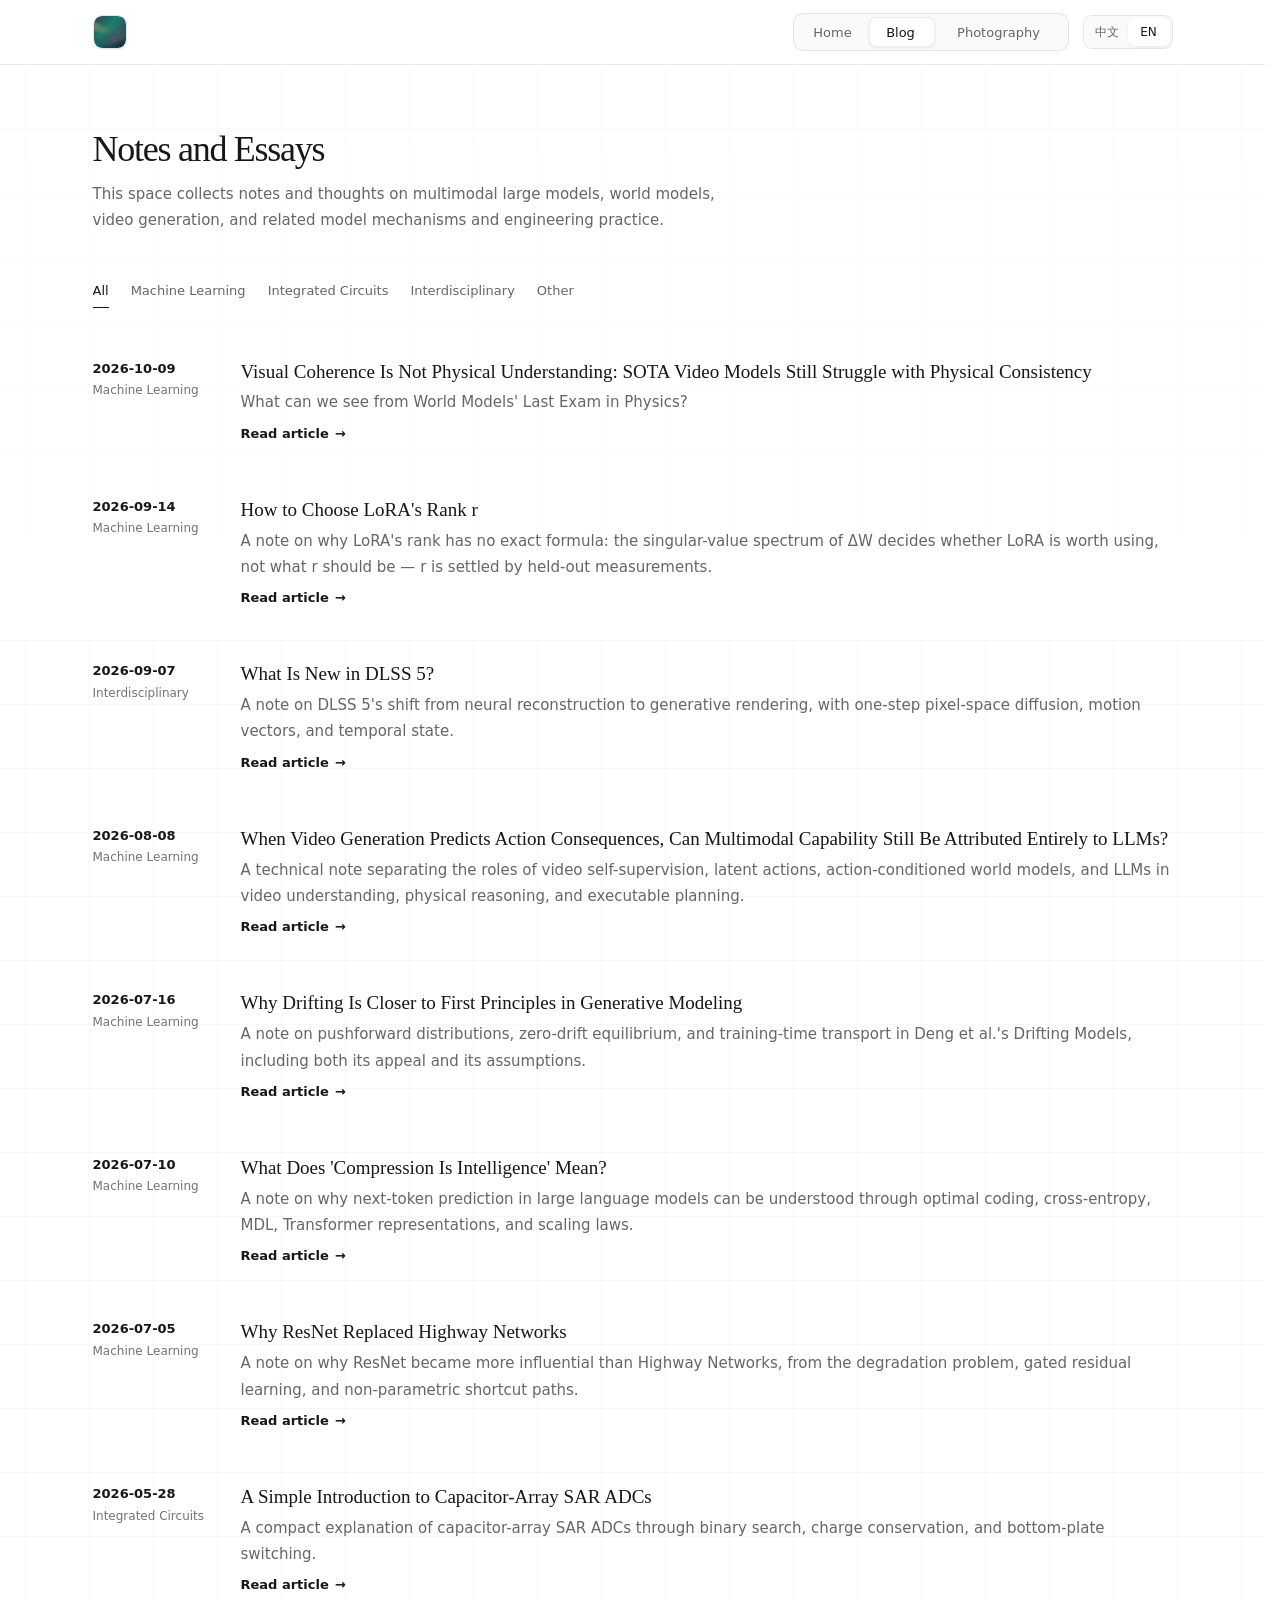
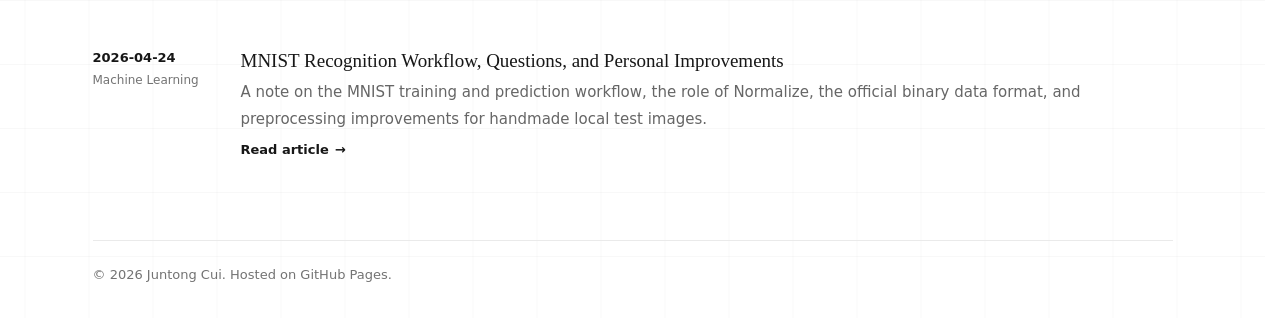
==== blog.html @ b2f54cbc "Fix article encoding and blog summary" ====
<!doctype html>
<html lang="en">
<head>
  <meta charset="utf-8">
  <meta name="viewport" content="width=device-width, initial-scale=1">
  <meta name="description" content="Blog notes by Juntong Cui.">
  <link rel="icon" href="favicon.svg" type="image/svg+xml">
  <title>Blog · Juntong Cui</title>
  <style>
    :root {
      color-scheme: light;
      --paper: #f4f4f2;
      --paper-soft: #fbfbfa;
      --paper-deep: #e8e8e4;
      --ink: #1f1e1b;
      --muted: #5f5a52;
      --line: #d8cbb8;
      --line-strong: #b7a790;
      --clay: #b85c38;
      --clay-dark: #873f2b;
      --blue: #526b7c;
      --shadow: 0 18px 60px rgba(31, 30, 27, .08);
      --sans: Inter, ui-sans-serif, system-ui, -apple-system, BlinkMacSystemFont, "Segoe UI", "Noto Sans SC", sans-serif;
      --serif: Georgia, "Times New Roman", "Songti SC", serif;
    }

    * {
      box-sizing: border-box;
    }

    html {
      scroll-behavior: smooth;
    }

    body {
      margin: 0;
      min-height: 100vh;
      background: var(--paper);
      color: var(--ink);
      font-family: var(--sans);
      letter-spacing: 0;
    }

    a {
      color: inherit;
      text-decoration-color: rgba(31, 30, 27, .35);
      text-decoration-thickness: 1px;
      text-underline-offset: 4px;
      transition: color .2s ease, text-decoration-color .2s ease;
    }

    a:hover {
      color: var(--clay-dark);
      text-decoration-color: var(--clay-dark);
    }

    button {
      font: inherit;
    }

    .site-shell {
      width: min(940px, calc(100% - 40px));
      margin: 0 auto;
    }

    .topbar {
      position: sticky;
      top: 0;
      z-index: 20;
      border-bottom: 1px solid var(--line);
      background: rgba(244, 244, 242, .88);
      backdrop-filter: blur(16px);
    }

    .topbar-inner {
      width: min(940px, calc(100% - 40px));
      min-height: 56px;
      margin: 0 auto;
      display: flex;
      align-items: center;
      justify-content: space-between;
      gap: 18px;
    }

    .brand {
      display: inline-flex;
      align-items: center;
      gap: 11px;
      color: var(--ink);
      text-decoration: none;
    }

    .brand-mark {
      width: 28px;
      height: 28px;
      display: grid;
      place-items: center;
      background: var(--ink);
      color: var(--paper);
      font-family: var(--serif);
      font-size: 16px;
      line-height: 1;
    }

    .brand span:last-child {
      font-size: 15px;
      font-weight: 680;
    }

    .nav-actions {
      display: flex;
      align-items: center;
      gap: 18px;
    }

    .site-nav {
      display: flex;
      align-items: center;
      gap: 20px;
      color: var(--muted);
      font-size: 13px;
    }

    .site-nav a {
      text-decoration: none;
    }

    .site-nav a[aria-current="page"] {
      color: var(--ink);
      font-weight: 650;
    }

    .language-switch {
      display: grid;
      grid-template-columns: repeat(2, 1fr);
      width: 104px;
      padding: 3px;
      border: 1px solid var(--line);
      background: var(--paper-deep);
    }

    .language-switch button {
      min-height: 28px;
      border: 0;
      background: transparent;
      color: var(--muted);
      cursor: pointer;
      transition: background .2s ease, color .2s ease;
    }

    .language-switch button.is-active {
      background: var(--ink);
      color: var(--paper);
    }

    .page-head {
      padding: 38px 0 26px;
      border-bottom: 1px solid var(--line);
    }

    .eyebrow {
      display: inline-flex;
      align-items: center;
      gap: 10px;
      margin-bottom: 12px;
      color: var(--clay-dark);
      font-size: 11px;
      font-weight: 760;
      letter-spacing: .08em;
      text-transform: uppercase;
    }

    .eyebrow::before {
      content: none;
    }

    h1,
    h2,
    p {
      margin-top: 0;
    }

    h1 {
      max-width: 680px;
      margin-bottom: 12px;
      font-family: var(--serif);
      font-size: clamp(28px, 4vw, 36px);
      font-weight: 500;
      line-height: 1.14;
    }

    .subtitle {
      max-width: 650px;
      margin-bottom: 0;
      color: var(--muted);
      font-size: 15px;
      line-height: 1.72;
    }

    .post-list {
      display: grid;
      gap: 0;
      padding: 18px 0 54px;
    }

    .category-filter {
      display: flex;
      flex-wrap: wrap;
      gap: 8px;
      padding: 18px 0 0;
    }

    .category-filter button {
      min-height: 32px;
      padding: 0 11px;
      border: 1px solid var(--line-strong);
      background: rgba(251, 248, 242, .72);
      color: var(--muted);
      cursor: pointer;
      font-size: 13px;
      transition: background .2s ease, color .2s ease, border-color .2s ease;
    }

    .category-filter button.is-active,
    .category-filter button:hover {
      border-color: var(--ink);
      background: var(--ink);
      color: var(--paper);
    }

    .post-row {
      display: grid;
      grid-template-columns: 126px minmax(0, 1fr);
      gap: 22px;
      padding: 18px 0;
      border-bottom: 1px solid var(--line);
    }

    .post-row[hidden] {
      display: none;
    }

    .post-date {
      display: grid;
      align-content: start;
      gap: 5px;
      color: var(--muted);
      font-size: 12px;
      font-weight: 500;
      line-height: 1.35;
    }

    .post-date time {
      color: var(--ink);
      font-size: 13px;
      font-weight: 700;
      font-variant-numeric: tabular-nums;
    }

    .post-category {
      display: block;
      color: var(--muted);
      font-size: 12px;
      font-weight: 500;
      line-height: 1.45;
    }

    .post-row h2 {
      margin-bottom: 6px;
      font-family: var(--serif);
      font-size: 19px;
      font-weight: 500;
      line-height: 1.25;
    }

    .post-title-link {
      text-decoration-color: rgba(31, 30, 27, .24);
    }

    .post-row p {
      margin-bottom: 0;
      color: var(--muted);
      font-size: 15px;
      line-height: 1.76;
    }

    .post-source {
      display: inline-flex;
      margin-top: 10px;
      color: var(--clay-dark);
      font-size: 13px;
      font-weight: 650;
      text-decoration: none;
    }

    .empty-state {
      display: grid;
      gap: 6px;
      padding: 34px 0 54px;
      border-bottom: 1px solid var(--line);
      color: var(--muted);
    }

    .empty-state[hidden] {
      display: none;
    }

    .empty-state strong {
      color: var(--ink);
      font-family: var(--serif);
      font-size: 19px;
      font-weight: 500;
    }

    .empty-state span {
      font-size: 15px;
      line-height: 1.72;
    }

    .footer {
      display: flex;
      flex-wrap: wrap;
      align-items: center;
      justify-content: space-between;
      gap: 18px;
      padding: 26px 0 36px;
      border-top: 1px solid var(--line);
      color: var(--muted);
      font-size: 13px;
    }

    .topbar,
    .page-head,
    .category-filter,
    .post-list,
    .post-row,
    .empty-state,
    .footer {
      border-top: 0;
      border-bottom: 0;
    }

    [data-animate] {
      animation: riseIn .92s cubic-bezier(.16, 1, .3, 1) both;
    }

    [data-animate="2"] {
      animation-delay: .08s;
    }

    [data-animate="3"] {
      animation-delay: .16s;
    }

    .post-row {
      animation: riseIn .82s cubic-bezier(.16, 1, .3, 1) both;
    }

    .post-row:nth-child(1) {
      animation-delay: .2s;
    }

    .post-row:nth-child(2) {
      animation-delay: .27s;
    }

    .post-row:nth-child(3) {
      animation-delay: .34s;
    }

    .post-row:nth-child(4) {
      animation-delay: .41s;
    }

    .post-row:nth-child(5) {
      animation-delay: .48s;
    }

    .post-row:nth-child(6) {
      animation-delay: .55s;
    }

    .post-row:nth-child(7) {
      animation-delay: .62s;
    }

    @keyframes riseIn {
      from {
        opacity: 0;
        transform: translateY(14px);
      }
      to {
        opacity: 1;
        transform: translateY(0);
      }
    }

    @media (prefers-reduced-motion: reduce) {
      *,
      *::before,
      *::after {
        animation-duration: .01ms !important;
        animation-iteration-count: 1 !important;
        scroll-behavior: auto !important;
        transition-duration: .01ms !important;
      }
    }

    @media (max-width: 720px) {
      .topbar-inner {
        min-height: auto;
        padding: 12px 0;
        align-items: flex-start;
      }

      .nav-actions {
        flex-direction: column;
        align-items: flex-end;
        gap: 12px;
      }

      .post-row {
        grid-template-columns: 1fr;
        gap: 8px;
      }
    }

    @media (max-width: 560px) {
      .site-shell,
      .topbar-inner {
        width: min(100% - 28px, 940px);
      }

      .topbar-inner {
        flex-direction: column;
        gap: 14px;
      }

      .nav-actions {
        width: 100%;
        flex-direction: row;
        justify-content: space-between;
        align-items: center;
      }

      .site-nav {
        gap: 16px;
      }

      .footer {
        align-items: flex-start;
        flex-direction: column;
      }
    }
  </style>
  <link rel="stylesheet" href="site-polish.css?v=20260915-1">
  <script defer src="site-polish.js?v=20260915-1"></script>
</head>
<body data-page="blog">
  <header class="topbar">
    <div class="topbar-inner">
      <a class="brand" href="index.html" aria-label="Juntong Cui home">
        <span class="brand-mark">C</span>
        <span data-i18n="brand"></span>
      </a>
      <div class="nav-actions">
        <nav class="site-nav" aria-label="Primary navigation">
          <a href="index.html" data-i18n="navHome"></a>
          <a href="blog.html" aria-current="page" data-i18n="navBlog"></a>
          <a href="photography.html" data-i18n="navPhotography"></a>
        </nav>
        <div class="language-switch" aria-label="Language switch">
          <button type="button" data-lang="zh">中文</button>
          <button type="button" data-lang="en">EN</button>
        </div>
      </div>
    </div>
  </header>

  <main class="site-shell">
    <section class="page-head" data-animate>
      <span class="eyebrow" data-i18n="blogEyebrow"></span>
      <h1 data-i18n="blogTitle"></h1>
      <p class="subtitle" data-i18n="blogIntro"></p>
    </section>

    <div class="category-filter" aria-label="Blog categories" data-animate="2">
      <button type="button" class="is-active" data-category-filter="all" data-i18n="catAll" aria-pressed="true"></button>
      <button type="button" data-category-filter="ml" data-i18n="catML" aria-pressed="false"></button>
      <button type="button" data-category-filter="ic" data-i18n="catIC" aria-pressed="false"></button>
      <button type="button" data-category-filter="cross" data-i18n="catCross" aria-pressed="false"></button>
      <button type="button" data-category-filter="other" data-i18n="catOther" aria-pressed="false"></button>
    </div>

    <section class="post-list" aria-label="Blog posts" data-animate="3">
      <article class="post-row" data-category="ml" data-published="2026-10-09">
        <div class="post-date">
          <time datetime="2026-10-09">2026-10-09</time>
          <span class="post-category" data-i18n="postNineCategory"></span>
        </div>
        <div>
          <h2>
            <a class="post-title-link" href="world-models-physics.html" data-i18n="postNineTitle"></a>
          </h2>
          <p data-i18n="postNineBody"></p>
          <a class="post-source" href="world-models-physics.html" data-i18n="postNineLink"></a>
        </div>
      </article>
      <article class="post-row" data-category="ml" data-published="2026-09-14">
        <div class="post-date">
          <time datetime="2026-09-14">2026-09-14</time>
          <span class="post-category" data-i18n="postEightCategory"></span>
        </div>
        <div>
          <h2>
            <a class="post-title-link" href="lora-rank.html" data-i18n="postEightTitle"></a>
          </h2>
          <p data-i18n="postEightBody"></p>
          <a class="post-source" href="lora-rank.html" data-i18n="postEightLink"></a>
        </div>
      </article>
      <article class="post-row" data-category="cross" data-published="2026-09-07">
        <div class="post-date">
          <time datetime="2026-09-07">2026-09-07</time>
          <span class="post-category" data-i18n="postSevenCategory"></span>
        </div>
        <div>
          <h2>
            <a class="post-title-link" href="dlss5.html" data-i18n="postSevenTitle"></a>
          </h2>
          <p data-i18n="postSevenBody"></p>
          <a class="post-source" href="dlss5.html" data-i18n="postSevenLink"></a>
        </div>
      </article>
      <article class="post-row" data-category="ml" data-published="2026-08-08">
        <div class="post-date">
          <time datetime="2026-08-08">2026-08-08</time>
          <span class="post-category" data-i18n="postSixCategory"></span>
        </div>
        <div>
          <h2>
            <a class="post-title-link" href="video-world-models-llm.html" data-i18n="postSixTitle"></a>
          </h2>
          <p data-i18n="postSixBody"></p>
          <a class="post-source" href="video-world-models-llm.html" data-i18n="postSixLink"></a>
        </div>
      </article>
      <article class="post-row" data-category="ml" data-published="2026-07-16">
        <div class="post-date">
          <time datetime="2026-07-16">2026-07-16</time>
          <span class="post-category" data-i18n="postFiveCategory"></span>
        </div>
        <div>
          <h2>
            <a class="post-title-link" href="drifting-models.html" data-i18n="postFiveTitle"></a>
          </h2>
          <p data-i18n="postFiveBody"></p>
          <a class="post-source" href="drifting-models.html" data-i18n="postFiveLink"></a>
        </div>
      </article>
      <article class="post-row" data-category="ml" data-published="2026-07-10">
        <div class="post-date">
          <time datetime="2026-07-10">2026-07-10</time>
          <span class="post-category" data-i18n="postFourCategory"></span>
        </div>
        <div>
          <h2>
            <a class="post-title-link" href="compression-intelligence.html" data-i18n="postFourTitle"></a>
          </h2>
          <p data-i18n="postFourBody"></p>
          <a class="post-source" href="compression-intelligence.html" data-i18n="postFourLink"></a>
        </div>
      </article>
      <article class="post-row" data-category="ml" data-published="2026-07-05">
        <div class="post-date">
          <time datetime="2026-07-05">2026-07-05</time>
          <span class="post-category" data-i18n="postThreeCategory"></span>
        </div>
        <div>
          <h2>
            <a class="post-title-link" href="resnet-highway.html" data-i18n="postThreeTitle"></a>
          </h2>
          <p data-i18n="postThreeBody"></p>
          <a class="post-source" href="resnet-highway.html" data-i18n="postThreeLink"></a>
        </div>
      </article>
      <article class="post-row" data-category="ic" data-published="2026-05-28">
        <div class="post-date">
          <time datetime="2026-05-28">2026-05-28</time>
          <span class="post-category" data-i18n="postTwoCategory"></span>
        </div>
        <div>
          <h2>
            <a class="post-title-link" href="sar-adc.html" data-i18n="postTwoTitle"></a>
          </h2>
          <p data-i18n="postTwoBody"></p>
          <a class="post-source" href="sar-adc.html" data-i18n="postTwoLink"></a>
        </div>
      </article>
      <article class="post-row" data-category="ml" data-published="2026-04-24">
        <div class="post-date">
          <time datetime="2026-04-24">2026-04-24</time>
          <span class="post-category" data-i18n="postOneCategory"></span>
        </div>
        <div>
          <h2>
            <a class="post-title-link" href="mnist.html" data-i18n="postOneTitle"></a>
          </h2>
          <p data-i18n="postOneBody"></p>
          <a class="post-source" href="mnist.html" data-i18n="postOneLink"></a>
        </div>
      </article>
    </section>

    <div class="empty-state" id="emptyState" hidden>
      <strong data-i18n="emptyTitle"></strong>
      <span data-i18n="emptyBody"></span>
    </div>
  </main>

  <footer class="site-shell footer">
    <span data-i18n="footerNote"></span>
  </footer>

  <script>
    const translations = {
      zh: {
        title: "博客 · 崔君同",
        brand: "崔君同",
        navHome: "主页",
        navBlog: "博客",
        navPhotography: "摄影",
        blogEyebrow: "博客",
        blogTitle: "笔记与文章",
        blogIntro: "这里会整理我在多模态大模型、世界模型、视频生成，以及相关模型机制与工程实现方面的学习笔记和思考。",
        catAll: "全部",
        catML: "机器学习",
        catIC: "集成电路",
        catCross: "两学科交叉",
        catOther: "其他",
        postFourCategory: "机器学习",
        postFourTitle: "什么是压缩即智能",
        postFourBody: "从最优编码、交叉熵、MDL、Transformer 表征和规模律出发，解释为什么大模型的 next-token prediction 可以被理解为一种可泛化的世界压缩。",
        postFourLink: "阅读文章",
        postFiveCategory: "机器学习",
        postFiveTitle: "为什么 Drifting 更接近生成建模的第一性原理",
        postFiveBody: "从 pushforward 分布、零漂移平衡点与训练期分布运输出发，理解何恺明等人的 Drifting 为什么能自然实现一步生成，以及它仍依赖哪些建模假设。",
        postFiveLink: "阅读文章",
        postSixCategory: "机器学习",
        postSixTitle: "当视频生成开始预测动作后果：多模态能力还能全部归因于 LLM 吗？",
        postSixBody: "从视频自监督、潜在动作、动作条件世界模型和模型预测控制出发，区分 LLM 在视频理解、物理推理与可执行规划中的具体作用。",
        postSixLink: "阅读文章",
        postSevenCategory: "两学科交叉",
        postSevenTitle: "DLSS5 的新原理是什么",
        postSevenBody: "从 neural reconstruction 到 generative rendering，整理 DLSS 5 如何用单步像素空间扩散、运动矢量与跨帧状态生成最终画面。",
        postSevenLink: "阅读文章",
        postEightCategory: "机器学习",
        postEightTitle: "LoRA 的 r 怎么定",
        postEightBody: "从奇异值谱、Eckart–Young 截断误差、内在维度与参与比出发，说明为什么 r 没有准确公式可算：谱只判断该不该上 LoRA，r 最终要在 held-out 上定。",
        postEightLink: "阅读文章",
        postNineCategory: "机器学习",
        postNineTitle: "画面连贯不等于懂物理：SOTA 视频模型的物理一致性仍是短板",
        postNineBody: "从《World Models' Last Exam in Physics》出发，我们能看见什么",
        postNineLink: "阅读文章",
        postOneCategory: "机器学习",
        postOneTitle: "MNIST 识别流程、疑问解析及个人改进",
        postOneBody: "整理 MNIST 识别的训练与预测流程、Normalize 的作用、官方数据格式问题，以及自造本地测试集识别不准时的预处理改进。",
        postOneLink: "阅读文章",
        postThreeCategory: "机器学习",
        postThreeTitle: "ResNet 为什么取代了 Highway",
        postThreeBody: "从 degradation problem、gated residual 和非参数化 shortcut 的角度，整理 ResNet 思想为何比 Highway 更适合作为深层网络的主流结构。",
        postThreeLink: "阅读文章",
        postTwoCategory: "集成电路",
        postTwoTitle: "电容阵列 SAR ADC 的简单原理",
        postTwoBody: "从二分法逐次逼近、电荷守恒和电容下极板切换出发，解释电容阵列 SAR ADC 的基本工作过程。",
        postTwoLink: "阅读文章",
        emptyTitle: "这个分类还在等待第一篇文章。",
        emptyBody: "之后关于两学科交叉或其他主题的笔记会出现在这里。",
        footerNote: "© 2026 崔君同。本站托管于 GitHub Pages。"
      },
      en: {
        title: "Blog · Juntong Cui",
        brand: "Juntong Cui",
        navHome: "Home",
        navBlog: "Blog",
        navPhotography: "Photography",
        blogEyebrow: "Blog",
        blogTitle: "Notes and Essays",
        blogIntro: "This space collects notes and thoughts on multimodal large models, world models, video generation, and related model mechanisms and engineering practice.",
        catAll: "All",
        catML: "Machine Learning",
        catIC: "Integrated Circuits",
        catCross: "Interdisciplinary",
        catOther: "Other",
        postFourCategory: "Machine Learning",
        postFourTitle: "What Does 'Compression Is Intelligence' Mean?",
        postFourBody: "A note on why next-token prediction in large language models can be understood through optimal coding, cross-entropy, MDL, Transformer representations, and scaling laws.",
        postFourLink: "Read article",
        postFiveCategory: "Machine Learning",
        postFiveTitle: "Why Drifting Is Closer to First Principles in Generative Modeling",
        postFiveBody: "A note on pushforward distributions, zero-drift equilibrium, and training-time transport in Deng et al.'s Drifting Models, including both its appeal and its assumptions.",
        postFiveLink: "Read article",
        postSixCategory: "Machine Learning",
        postSixTitle: "When Video Generation Predicts Action Consequences, Can Multimodal Capability Still Be Attributed Entirely to LLMs?",
        postSixBody: "A technical note separating the roles of video self-supervision, latent actions, action-conditioned world models, and LLMs in video understanding, physical reasoning, and executable planning.",
        postSixLink: "Read article",
        postSevenCategory: "Interdisciplinary",
        postSevenTitle: "What Is New in DLSS 5?",
        postSevenBody: "A note on DLSS 5's shift from neural reconstruction to generative rendering, with one-step pixel-space diffusion, motion vectors, and temporal state.",
        postSevenLink: "Read article",
        postEightCategory: "Machine Learning",
        postEightTitle: "How to Choose LoRA's Rank r",
        postEightBody: "A note on why LoRA's rank has no exact formula: the singular-value spectrum of ΔW decides whether LoRA is worth using, not what r should be — r is settled by held-out measurements.",
        postEightLink: "Read article",
        postNineCategory: "Machine Learning",
        postNineTitle: "Visual Coherence Is Not Physical Understanding: SOTA Video Models Still Struggle with Physical Consistency",
        postNineBody: "What can we see from World Models' Last Exam in Physics?",
        postNineLink: "Read article",
        postOneCategory: "Machine Learning",
        postOneTitle: "MNIST Recognition Workflow, Questions, and Personal Improvements",
        postOneBody: "A note on the MNIST training and prediction workflow, the role of Normalize, the official binary data format, and preprocessing improvements for handmade local test images.",
        postOneLink: "Read article",
        postThreeCategory: "Machine Learning",
        postThreeTitle: "Why ResNet Replaced Highway Networks",
        postThreeBody: "A note on why ResNet became more influential than Highway Networks, from the degradation problem, gated residual learning, and non-parametric shortcut paths.",
        postThreeLink: "Read article",
        postTwoCategory: "Integrated Circuits",
        postTwoTitle: "A Simple Introduction to Capacitor-Array SAR ADCs",
        postTwoBody: "A compact explanation of capacitor-array SAR ADCs through binary search, charge conservation, and bottom-plate switching.",
        postTwoLink: "Read article",
        emptyTitle: "This category is waiting for its first post.",
        emptyBody: "Future notes on interdisciplinary topics or other subjects will appear here.",
        footerNote: "© 2026 Juntong Cui. Hosted on GitHub Pages."
      }
    };

    const fallbackLang = "en";
    const savedLang = localStorage.getItem("site-language");
    const initialLang = savedLang || "en";
    let activeCategory = "all";

    function sortPostsByDate() {
      const list = document.querySelector(".post-list");
      const posts = Array.from(list.querySelectorAll(".post-row"));
      posts
        .sort((a, b) => {
          const dateA = a.dataset.published || a.querySelector("time")?.dateTime || "";
          const dateB = b.dataset.published || b.querySelector("time")?.dateTime || "";
          return dateB.localeCompare(dateA);
        })
        .forEach((post) => list.appendChild(post));
    }

    function applyCategory(category) {
      activeCategory = category;
      let visibleCount = 0;
      document.querySelectorAll("[data-category]").forEach((post) => {
        const isVisible = category === "all" || post.dataset.category === category;
        post.hidden = !isVisible;
        if (isVisible) visibleCount += 1;
      });
      document.querySelectorAll("[data-category-filter]").forEach((button) => {
        const isActive = button.dataset.categoryFilter === category;
        button.classList.toggle("is-active", isActive);
        button.setAttribute("aria-pressed", String(isActive));
      });
      document.querySelector("#emptyState").hidden = visibleCount > 0;
    }

    function applyLanguage(lang) {
      const dict = translations[lang] || translations[fallbackLang];
      document.documentElement.lang = lang === "zh" ? "zh-CN" : "en";
      document.title = dict.title;
      document.querySelectorAll("[data-i18n]").forEach((node) => {
        const key = node.getAttribute("data-i18n");
        node.textContent = dict[key] || "";
      });
      document.querySelectorAll("[data-lang]").forEach((button) => {
        button.classList.toggle("is-active", button.dataset.lang === lang);
        button.setAttribute("aria-pressed", String(button.dataset.lang === lang));
      });
      localStorage.setItem("site-language", lang);
      applyCategory(activeCategory);
    }

    document.querySelectorAll("[data-lang]").forEach((button) => {
      button.addEventListener("click", () => applyLanguage(button.dataset.lang));
    });
    document.querySelectorAll("[data-category-filter]").forEach((button) => {
      button.addEventListener("click", () => applyCategory(button.dataset.categoryFilter));
    });

    sortPostsByDate();
    applyLanguage(initialLang);
  </script>
</body>
</html>
---- site-polish.css ----
:root {
  --ease-out-expo: cubic-bezier(.16, 1, .3, 1);
}

html {
  scrollbar-gutter: stable;
}

body {
  -webkit-font-smoothing: antialiased;
  text-rendering: optimizeLegibility;
}

::selection {
  background: rgba(184, 92, 56, .18);
}

a {
  transition: color .2s ease, text-decoration-color .2s ease, opacity .2s ease;
}

button,
a {
  -webkit-tap-highlight-color: transparent;
}

:where(a, button):focus-visible {
  outline: 2px solid var(--clay);
  outline-offset: 4px;
}

.topbar {
  border: 0;
  background: rgba(244, 244, 242, .82);
  backdrop-filter: blur(18px) saturate(130%);
  -webkit-backdrop-filter: blur(18px) saturate(130%);
}

.topbar-inner {
  min-height: 58px;
}

.nav-actions {
  gap: 26px;
}

.brand {
  gap: 0;
}

.brand-mark {
  display: none;
}

.brand span:last-child {
  font-size: 14px;
  font-weight: 650;
}

.site-nav {
  --nav-home-width: 72px;
  --nav-blog-width: 64px;
  --nav-photography-width: 132px;
  position: relative;
  display: grid;
  grid-template-columns:
    var(--nav-home-width)
    var(--nav-blog-width)
    var(--nav-photography-width);
  width: 276px;
  gap: 0;
  padding: 3px;
  border: 1px solid rgba(31, 30, 27, .12);
  border-radius: 8px;
  background: rgba(31, 30, 27, .035);
  isolation: isolate;
}

html:lang(zh) .site-nav {
  --nav-home-width: calc(268px / 3);
  --nav-blog-width: calc(268px / 3);
  --nav-photography-width: calc(268px / 3);
}

.site-nav::before {
  content: "";
  position: absolute;
  top: 3px;
  bottom: 3px;
  left: 3px;
  z-index: -1;
  width: var(--nav-home-width);
  border-radius: 5px;
  background: rgba(251, 251, 250, .98);
  box-shadow: 0 1px 4px rgba(31, 30, 27, .1);
  transform: translate3d(0, 0, 0);
  transition:
    width .24s cubic-bezier(.22, 1, .36, 1),
    transform .24s cubic-bezier(.22, 1, .36, 1);
  will-change: transform;
}

body[data-page="blog"] .site-nav::before {
  width: var(--nav-blog-width);
  transform: translate3d(var(--nav-home-width), 0, 0);
}

body[data-page="photography"] .site-nav::before {
  width: var(--nav-photography-width);
  transform: translate3d(calc(var(--nav-home-width) + var(--nav-blog-width)), 0, 0);
}

html[data-nav-target="home"] .site-nav::before {
  width: var(--nav-home-width);
  transform: translate3d(0, 0, 0);
}

html[data-nav-target="blog"] .site-nav::before {
  width: var(--nav-blog-width);
  transform: translate3d(var(--nav-home-width), 0, 0);
}

html[data-nav-target="photography"] .site-nav::before {
  width: var(--nav-photography-width);
  transform: translate3d(calc(var(--nav-home-width) + var(--nav-blog-width)), 0, 0);
}

.site-nav a {
  position: relative;
  z-index: 1;
  display: grid;
  min-width: 0;
  min-height: 30px;
  place-items: center;
  overflow: hidden;
  padding: 0 8px;
  color: var(--muted);
  font-weight: 500;
  text-align: center;
  white-space: nowrap;
  transition: color .24s ease;
}

.site-nav a::after {
  content: none;
}

.site-nav a:hover,
.site-nav a[aria-current="page"] {
  color: var(--ink);
  font-weight: 500;
}

.language-switch {
  display: flex;
  grid-template-columns: none;
  width: auto;
  padding: 2px;
  border: 0;
  border-radius: 6px;
  background: rgba(31, 30, 27, .055);
}

.language-switch button {
  min-width: 42px;
  min-height: 28px;
  padding: 0 9px;
  border-radius: 4px;
  font-size: 12px;
  transition: color .2s ease, background-color .2s ease, box-shadow .2s ease;
}

.language-switch button.is-active {
  background: rgba(251, 251, 250, .96);
  color: var(--ink);
  box-shadow: 0 1px 3px rgba(31, 30, 27, .09);
}

.eyebrow {
  display: none !important;
}

.hero {
  padding-top: 46px;
}

.profile-photo {
  border-color: rgba(31, 30, 27, .12);
  border-radius: 4px;
  box-shadow: none;
}

.section {
  padding: 38px 0;
}

.timeline {
  gap: 6px;
}

.timeline-item {
  padding: 17px 0;
}

.page-head {
  padding-top: 46px;
}

.category-filter {
  gap: 22px;
  overflow-x: auto;
  padding: 14px 0 4px;
  scrollbar-width: none;
}

.category-filter::-webkit-scrollbar {
  display: none;
}

.category-filter button {
  min-height: 34px;
  flex: 0 0 auto;
  padding: 0;
  border: 0;
  border-bottom: 1px solid transparent;
  background: transparent;
  color: var(--muted);
  font-size: 13px;
}

.category-filter button:hover,
.category-filter button.is-active {
  border-color: var(--ink);
  background: transparent;
  color: var(--ink);
}

.post-list {
  padding-top: 20px;
}

.post-row {
  padding: 22px 0;
}

.post-row > div:last-child {
  transition: transform .48s var(--ease-out-expo);
}

.post-row:hover > div:last-child {
  transform: translateX(3px);
}

.post-title-link {
  text-decoration-color: transparent;
}

.post-title-link:hover {
  text-decoration-color: currentColor;
}

.post-source::after {
  content: "\2192";
  margin-left: 6px;
  transition: transform .42s var(--ease-out-expo);
}

.post-source:hover::after {
  transform: translateX(3px);
}

.article {
  width: min(720px, 100%);
  margin: 0 auto;
  padding-top: 46px;
}

.back-link {
  transition: transform .42s var(--ease-out-expo), color .2s ease;
}

.back-link:hover {
  transform: translateX(-3px);
}

.formula-block {
  border: 0;
  border-radius: 4px;
  background: rgba(31, 30, 27, .035);
}

.note {
  border-left-width: 2px;
  background: rgba(31, 30, 27, .025);
}

.article img,
.article figure img {
  border-radius: 3px;
}

.carousel-stage {
  border: 0;
  border-radius: 4px;
  background: rgba(31, 30, 27, .04);
  box-shadow: none;
}

.carousel-image {
  background: transparent;
}

.carousel-button,
.modal-button,
.modal-close {
  border: 1px solid rgba(31, 30, 27, .12);
  border-radius: 50%;
  background: rgba(244, 244, 242, .82);
  color: var(--ink);
  box-shadow: 0 5px 18px rgba(31, 30, 27, .1);
  opacity: .68;
  backdrop-filter: blur(12px) saturate(120%);
  -webkit-backdrop-filter: blur(12px) saturate(120%);
  transition: opacity .24s ease, background-color .24s ease, border-color .24s ease, transform .42s var(--ease-out-expo), box-shadow .24s ease;
}

.carousel-button {
  width: 38px;
  height: 38px;
}

.carousel-button.prev {
  left: 16px;
}

.carousel-button.next {
  right: 16px;
}

.carousel-button svg,
.modal-button svg,
.modal-close svg {
  width: 18px;
  height: 18px;
  display: block;
  fill: none;
  stroke: currentColor;
  stroke-width: 1.8;
  stroke-linecap: round;
  stroke-linejoin: round;
  pointer-events: none;
}

.modal-close svg {
  width: 17px;
  height: 17px;
}

.carousel-button:hover,
.modal-button:hover,
.modal-close:hover {
  border-color: rgba(31, 30, 27, .2);
  background: rgba(251, 251, 250, .96);
  color: var(--ink);
  opacity: 1;
  box-shadow: 0 7px 22px rgba(31, 30, 27, .14);
}

.carousel-stage:hover .carousel-button {
  opacity: .94;
}

.photo-card img {
  border: 0;
  border-radius: 3px;
}

.photo-card:hover img {
  border-color: transparent;
  box-shadow: 0 12px 34px rgba(31, 30, 27, .1);
}

.modal {
  background: rgba(20, 20, 19, .9);
  backdrop-filter: blur(7px);
  -webkit-backdrop-filter: blur(7px);
}

.footer {
  opacity: .82;
}

@media (max-width: 720px) {
  .topbar-inner {
    padding: 10px 0;
  }

  .nav-actions {
    gap: 12px;
  }

  .site-nav {
    --nav-home-width: 64px;
    --nav-blog-width: 56px;
    --nav-photography-width: 121px;
    width: 249px;
    gap: 0;
  }

  html:lang(zh) .site-nav {
    --nav-home-width: calc(241px / 3);
    --nav-blog-width: calc(241px / 3);
    --nav-photography-width: calc(241px / 3);
  }

  .site-nav a {
    padding: 0 6px;
    font-size: 12px;
  }

  .hero,
  .page-head,
  .article {
    padding-top: 34px;
  }

  .category-filter {
    gap: 18px;
  }
}

@media (hover: none) {
  .carousel-button,
  .modal-button,
  .modal-close {
    opacity: .9;
  }
}

@media (max-width: 360px) {
  .nav-actions {
    display: grid;
    grid-template-columns: 1fr;
    gap: 9px;
  }

  .site-nav {
    width: 100%;
  }

  .language-switch {
    justify-self: end;
  }
}

@media (prefers-reduced-motion: reduce) {
  .post-row:hover > div:last-child,
  .back-link:hover,
  .post-source:hover::after,
  .contact-link:hover,
  .photo-card:hover img {
    transform: none;
  }
}

/* Vercel-inspired monochrome surface system. */
:root {
  --paper: #ffffff;
  --paper-soft: #fafafa;
  --paper-deep: #f5f5f5;
  --ink: #171717;
  --muted: #666666;
  --line: #eaeaea;
  --line-strong: #d4d4d4;
  --clay: #171717;
  --clay-dark: #000000;
  --blue: #171717;
  --shadow: 0 12px 32px rgba(0, 0, 0, .06);
  --surface-radius: 12px;
}

html {
  background: #ffffff;
}

body {
  color: var(--ink);
  background-color: #ffffff !important;
  background-image:
    linear-gradient(to bottom, rgba(255, 255, 255, 0) 0, #ffffff 640px),
    linear-gradient(rgba(0, 0, 0, .026) 1px, transparent 1px),
    linear-gradient(90deg, rgba(0, 0, 0, .026) 1px, transparent 1px) !important;
  background-position: center top, center top, center top;
  background-size: 100% 640px, 64px 64px, 64px 64px;
  background-repeat: no-repeat, repeat, repeat;
}

::selection {
  background: rgba(0, 0, 0, .12);
}

:where(a, button):focus-visible {
  outline-color: #000000;
}

.site-shell,
.topbar-inner {
  width: min(1080px, calc(100% - 48px));
}

.topbar {
  border-bottom: 1px solid rgba(0, 0, 0, .08);
  background: rgba(255, 255, 255, .82);
  box-shadow: none;
  backdrop-filter: blur(18px) saturate(160%);
  -webkit-backdrop-filter: blur(18px) saturate(160%);
}

.topbar-inner {
  min-height: 64px;
}

.brand {
  display: inline-grid;
  width: 34px;
  height: 34px;
  place-items: center;
  overflow: hidden;
  border: 1px solid rgba(0, 0, 0, .1);
  border-radius: 9px;
  background: #ffffff;
  box-shadow: 0 1px 2px rgba(0, 0, 0, .05);
  transition: border-color .2s ease, box-shadow .2s ease, transform .35s var(--ease-out-expo);
}

.brand:hover {
  border-color: rgba(0, 0, 0, .2);
  box-shadow: 0 5px 16px rgba(0, 0, 0, .09);
  transform: translateY(-1px);
}

.brand-mark {
  display: block !important;
  width: 100% !important;
  height: 100% !important;
  border: 0 !important;
  border-radius: 8px !important;
  background: url("favicon.svg") center / cover no-repeat !important;
  color: transparent !important;
  font-size: 0 !important;
}

.brand span:last-child {
  display: none !important;
}

.nav-actions {
  gap: 14px;
}

.site-nav {
  border-color: rgba(0, 0, 0, .09);
  border-radius: 10px;
  background: rgba(250, 250, 250, .88);
}

.site-nav::before {
  border: 1px solid rgba(0, 0, 0, .07);
  border-radius: 7px;
  background: #ffffff;
  box-shadow: 0 1px 3px rgba(0, 0, 0, .08);
}

.site-nav a {
  color: #666666;
}

.language-switch {
  border: 1px solid rgba(0, 0, 0, .08);
  border-radius: 9px;
  background: rgba(250, 250, 250, .9);
}

.language-switch button {
  border-radius: 6px;
  color: #666666;
}

.language-switch button.is-active {
  background: #ffffff;
  color: #171717;
  box-shadow: 0 1px 3px rgba(0, 0, 0, .08);
}

.hero,
.page-head,
.article {
  padding-top: 64px;
}

.hero h1,
.page-head h1,
.article h1 {
  color: #171717;
  letter-spacing: -.035em;
  text-wrap: balance;
}

.subtitle,
.lead {
  text-wrap: pretty;
}

.profile-photo {
  border: 1px solid var(--line);
  border-radius: var(--surface-radius);
  background: #fafafa;
}

.section,
.post-list,
.masonry-section {
  border-color: var(--line);
}

.timeline-item,
.post-row {
  border-color: var(--line);
}

.post-row {
  padding: 28px 0;
}

.post-category,
.article-meta {
  color: #737373;
}

.post-source,
.back-link,
.paper-list a {
  color: #171717;
}

.formula-block {
  border: 1px solid var(--line);
  border-radius: 10px;
  background: rgba(250, 250, 250, .92);
}

.note {
  border: 1px solid var(--line);
  border-left: 1px solid var(--line);
  border-radius: 10px;
  background: rgba(250, 250, 250, .92);
}

.carousel-stage {
  overflow: hidden;
  border: 1px solid var(--line);
  border-radius: 14px;
  background: #fafafa;
  box-shadow: 0 8px 30px rgba(0, 0, 0, .04);
}

.carousel-button,
.modal-button,
.modal-close {
  border-color: rgba(0, 0, 0, .12);
  background: rgba(255, 255, 255, .86);
  color: #171717;
}

.carousel-button:hover,
.modal-button:hover,
.modal-close:hover {
  border-color: rgba(0, 0, 0, .24);
  background: #ffffff;
  color: #000000;
}

.photo-card img {
  border-radius: 10px;
  background: #fafafa;
}

.photo-card:hover img {
  box-shadow: 0 16px 40px rgba(0, 0, 0, .12);
  transform: translateY(-2px);
}

.modal {
  background: rgba(0, 0, 0, .9);
}

.footer {
  border-top: 1px solid var(--line);
  color: #737373;
  opacity: 1;
}

@media (max-width: 720px) {
  body {
    background-size: 100% 480px, 48px 48px, 48px 48px;
  }

  .site-shell,
  .topbar-inner {
    width: min(100% - 28px, 1080px);
  }

  .topbar-inner {
    min-height: 60px;
  }

  .hero,
  .page-head,
  .article {
    padding-top: 42px;
  }
}

/* Compact home composition */
body[data-page="home"] .site-shell,
body[data-page="home"] .topbar-inner {
  width: min(900px, calc(100% - 48px));
}

body[data-page="home"] .profile-photo-wrap {
  width: 128px;
  justify-self: start;
}

body[data-page="home"] .section {
  position: relative;
  padding: 42px 0;
}

body[data-page="home"] .section::before {
  content: "";
  position: absolute;
  top: 0;
  left: 0;
  width: 100%;
  height: 1px;
  background-image: repeating-linear-gradient(
    90deg,
    rgba(23, 23, 23, .24) 0 8px,
    transparent 8px 16px
  );
  background-position: 0 0;
  animation: home-divider-drift 1.35s linear infinite;
}

@keyframes home-divider-drift {
  to {
    background-position: 16px 0;
  }
}

@media (min-width: 821px) {
  body[data-page="home"] .hero {
    grid-template-columns: 128px minmax(0, 1fr);
    gap: 38px;
  }

  body[data-page="home"] .hero > div:first-child {
    grid-column: 2;
    grid-row: 1;
  }

  body[data-page="home"] .profile-photo-wrap {
    grid-column: 1;
    grid-row: 1;
    margin-top: 1px;
  }
}

@media (max-width: 820px) {
  body[data-page="home"] .profile-photo-wrap {
    width: min(124px, 40vw);
  }
}

@media (max-width: 720px) {
  html {
    scrollbar-gutter: auto;
  }

  .nav-actions {
    gap: 8px;
  }

  body[data-page="home"] .site-shell,
  body[data-page="home"] .topbar-inner {
    width: min(100% - 28px, 900px);
  }

  body[data-page="home"] .section {
    padding: 36px 0;
  }
}
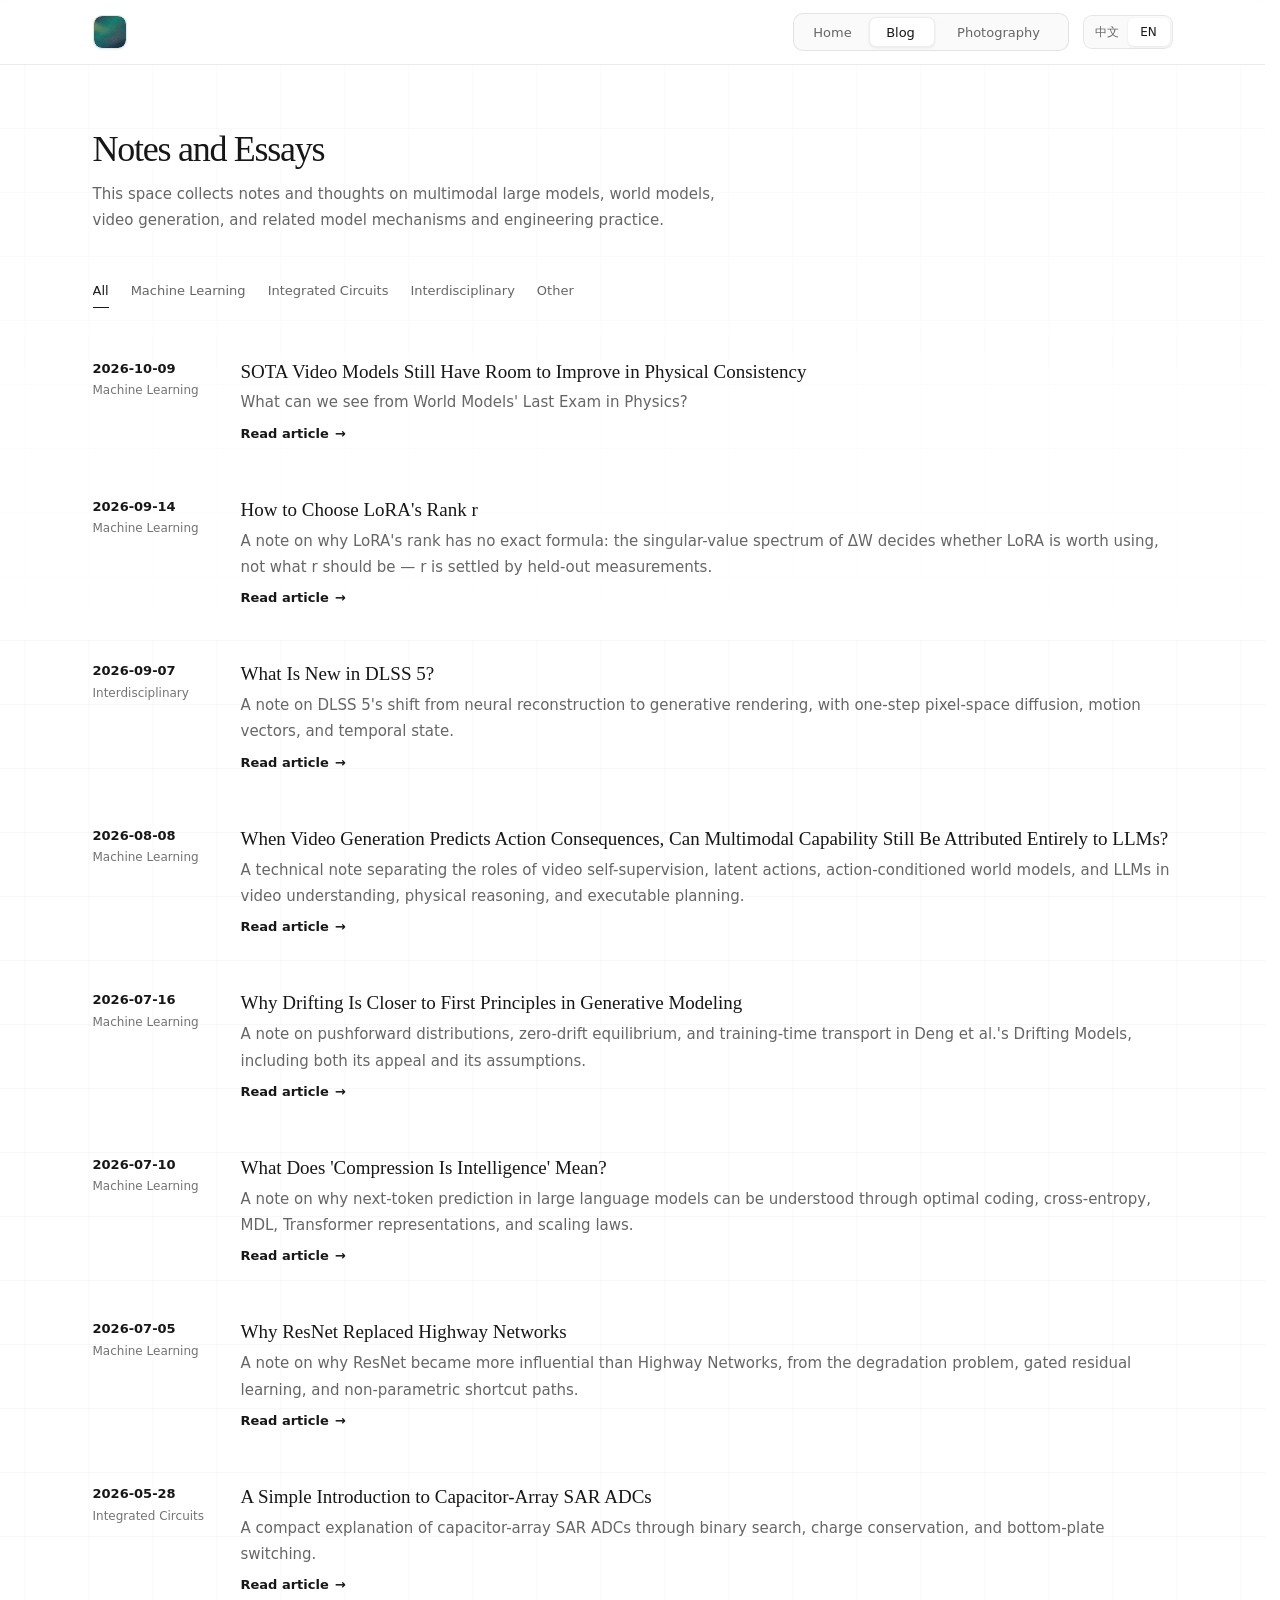
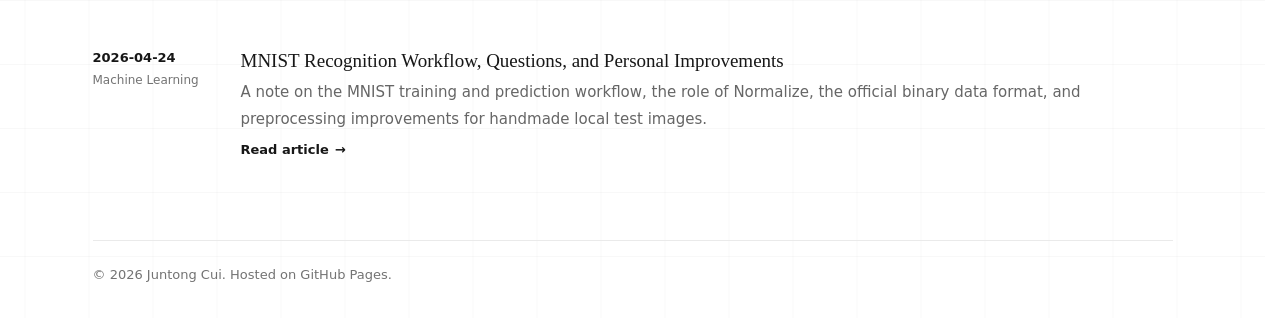
==== commit 29ffeeb7: "Restore original physics article tone" ====
--- a/blog.html
+++ b/blog.html
@@ -659,7 +659,7 @@
         postEightBody: "从奇异值谱、Eckart–Young 截断误差、内在维度与参与比出发，说明为什么 r 没有准确公式可算：谱只判断该不该上 LoRA，r 最终要在 held-out 上定。",
         postEightLink: "阅读文章",
         postNineCategory: "机器学习",
-        postNineTitle: "画面连贯不等于懂物理：SOTA 视频模型的物理一致性仍是短板",
+        postNineTitle: "SOTA视频模型的物理表现还有提升空间",
         postNineBody: "从《World Models' Last Exam in Physics》出发，我们能看见什么",
         postNineLink: "阅读文章",
         postOneCategory: "机器学习",
@@ -713,7 +713,7 @@
         postEightBody: "A note on why LoRA's rank has no exact formula: the singular-value spectrum of ΔW decides whether LoRA is worth using, not what r should be — r is settled by held-out measurements.",
         postEightLink: "Read article",
         postNineCategory: "Machine Learning",
-        postNineTitle: "Visual Coherence Is Not Physical Understanding: SOTA Video Models Still Struggle with Physical Consistency",
+        postNineTitle: "SOTA Video Models Still Have Room to Improve in Physical Consistency",
         postNineBody: "What can we see from World Models' Last Exam in Physics?",
         postNineLink: "Read article",
         postOneCategory: "Machine Learning",
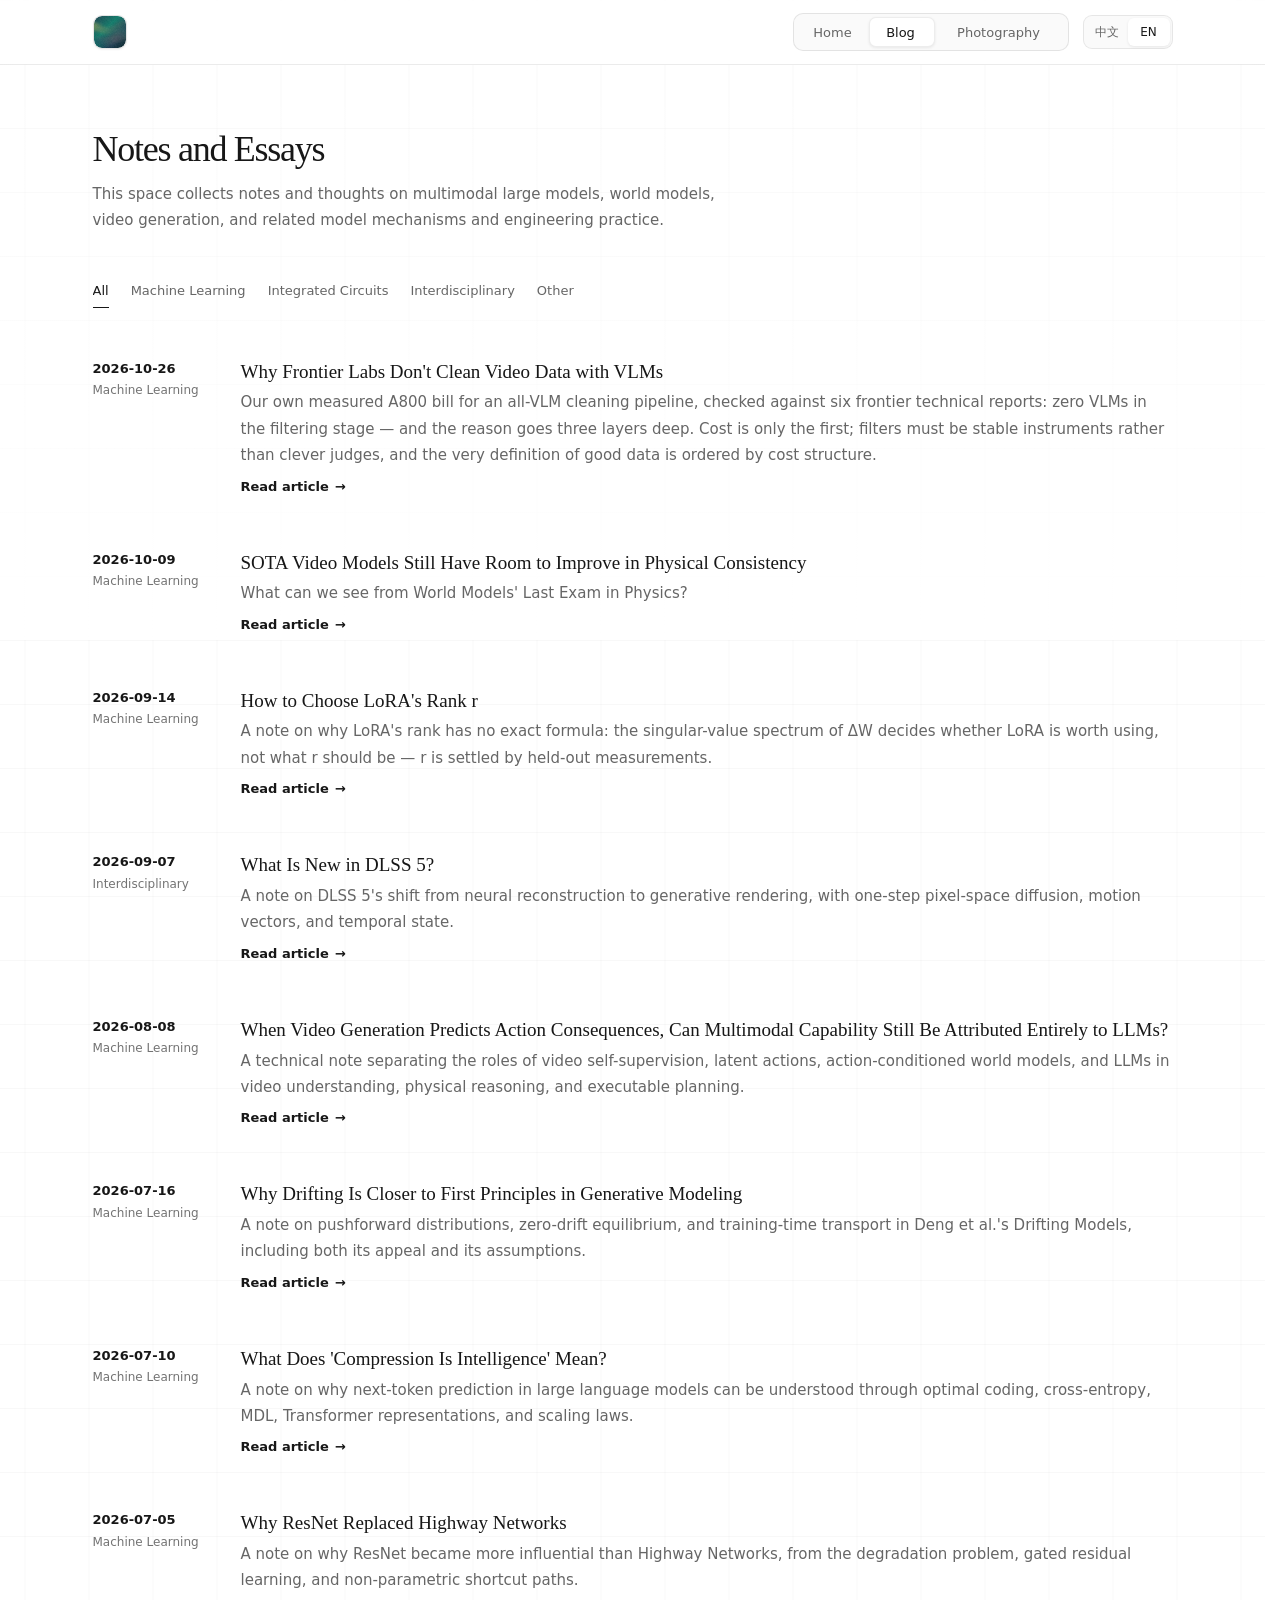
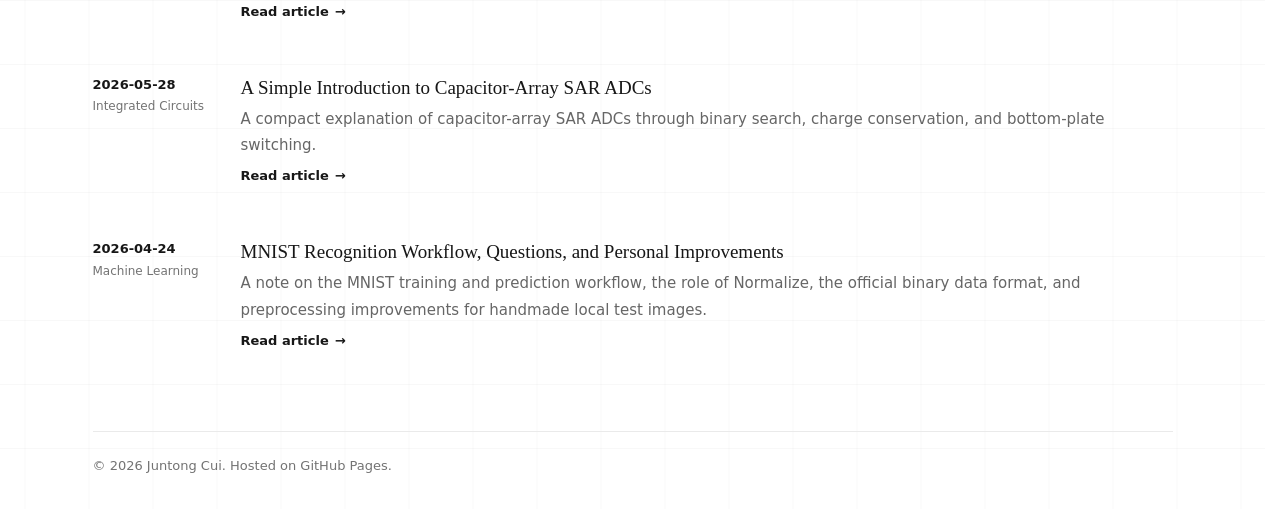
==== commit 346a7bef: "Add article: why frontier labs don't clean data with VLMs" ====
--- a/blog.html
+++ b/blog.html
@@ -493,6 +493,19 @@
     </div>
 
     <section class="post-list" aria-label="Blog posts" data-animate="3">
+      <article class="post-row" data-category="ml" data-published="2026-10-26">
+        <div class="post-date">
+          <time datetime="2026-10-26">2026-10-26</time>
+          <span class="post-category" data-i18n="postTenCategory"></span>
+        </div>
+        <div>
+          <h2>
+            <a class="post-title-link" href="vlm-data-cleaning.html" data-i18n="postTenTitle"></a>
+          </h2>
+          <p data-i18n="postTenBody"></p>
+          <a class="post-source" href="vlm-data-cleaning.html" data-i18n="postTenLink"></a>
+        </div>
+      </article>
       <article class="post-row" data-category="ml" data-published="2026-10-09">
         <div class="post-date">
           <time datetime="2026-10-09">2026-10-09</time>
@@ -662,6 +675,10 @@
         postNineTitle: "SOTA视频模型的物理表现还有提升空间",
         postNineBody: "从《World Models' Last Exam in Physics》出发，我们能看见什么",
         postNineLink: "阅读文章",
+        postTenCategory: "机器学习",
+        postTenTitle: "为什么大厂不用 VLM 洗数据",
+        postTenBody: "用我们自己全程 VLM 管线的 A800 实测账单，对照六份前沿视频生成技术报告：过滤段零 VLM 的三层原因——贵两个数量级只是第一层；过滤器要的是量具的稳定而非裁判的聪明；而「好数据」的定义顺序，本来就被成本结构决定。",
+        postTenLink: "阅读文章",
         postOneCategory: "机器学习",
         postOneTitle: "MNIST 识别流程、疑问解析及个人改进",
         postOneBody: "整理 MNIST 识别的训练与预测流程、Normalize 的作用、官方数据格式问题，以及自造本地测试集识别不准时的预处理改进。",
@@ -716,6 +733,10 @@
         postNineTitle: "SOTA Video Models Still Have Room to Improve in Physical Consistency",
         postNineBody: "What can we see from World Models' Last Exam in Physics?",
         postNineLink: "Read article",
+        postTenCategory: "Machine Learning",
+        postTenTitle: "Why Frontier Labs Don't Clean Video Data with VLMs",
+        postTenBody: "Our own measured A800 bill for an all-VLM cleaning pipeline, checked against six frontier technical reports: zero VLMs in the filtering stage — and the reason goes three layers deep. Cost is only the first; filters must be stable instruments rather than clever judges, and the very definition of good data is ordered by cost structure.",
+        postTenLink: "Read article",
         postOneCategory: "Machine Learning",
         postOneTitle: "MNIST Recognition Workflow, Questions, and Personal Improvements",
         postOneBody: "A note on the MNIST training and prediction workflow, the role of Normalize, the official binary data format, and preprocessing improvements for handmade local test images.",
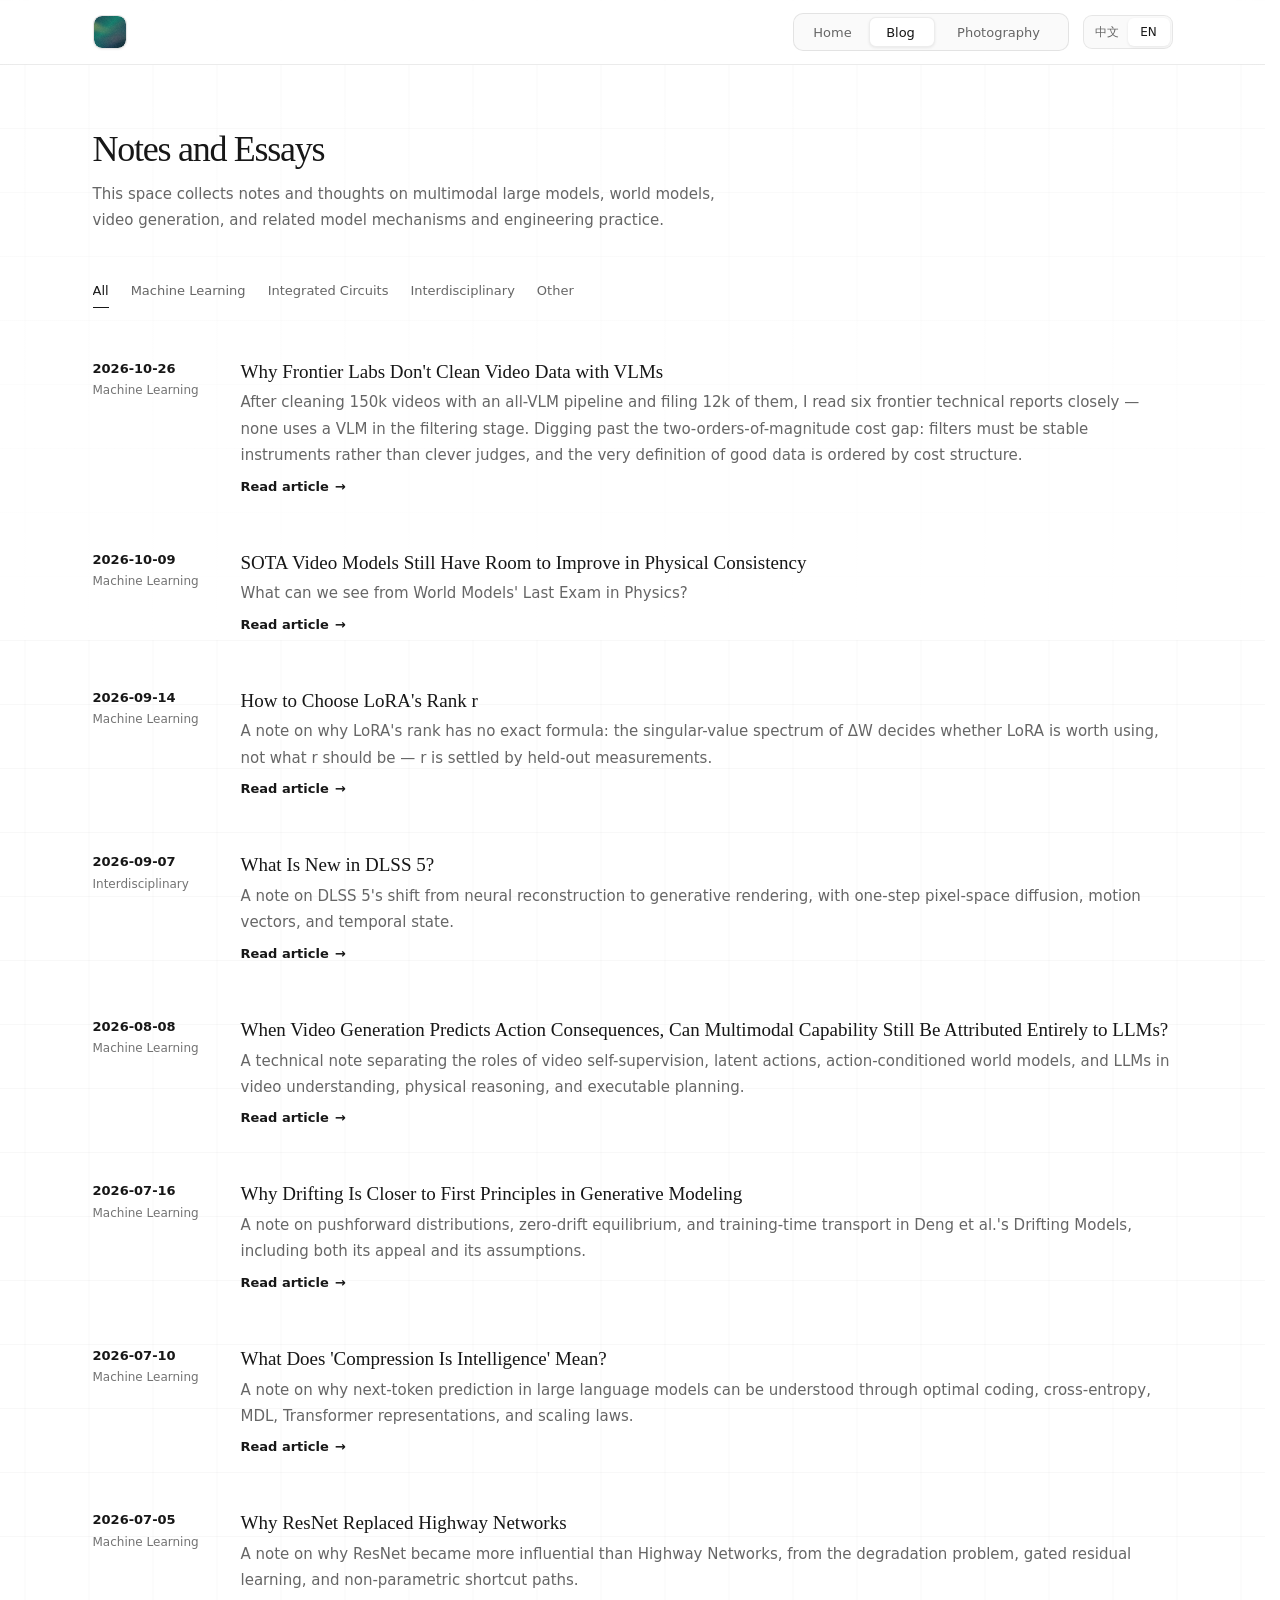
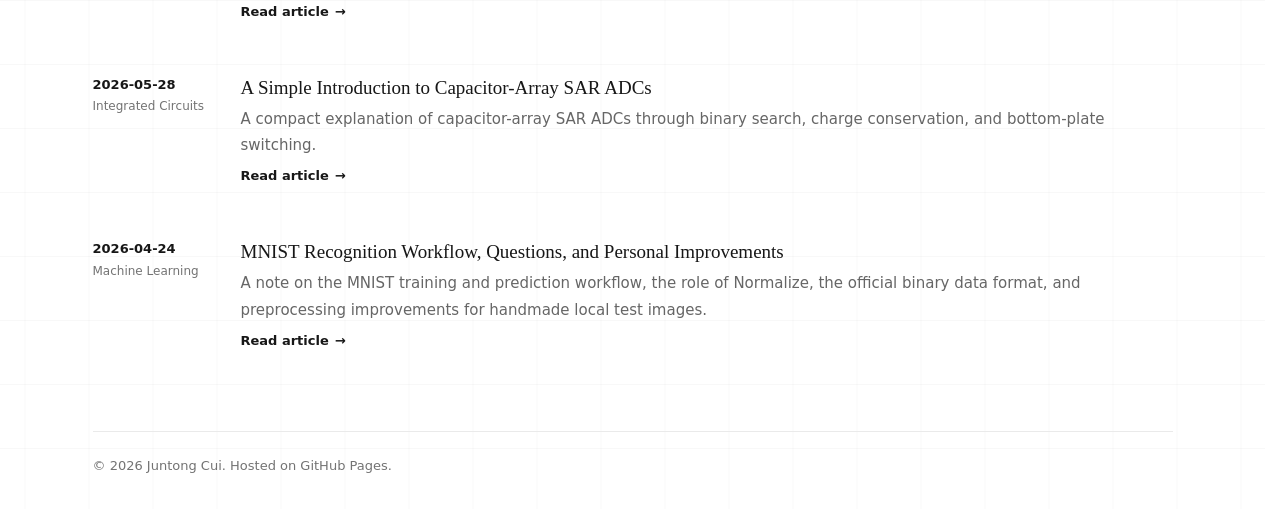
==== commit b73a3907: "Rewrite VLM data article in narrative style, update cost table with funnel yields" ====
--- a/blog.html
+++ b/blog.html
@@ -677,7 +677,7 @@
         postNineLink: "阅读文章",
         postTenCategory: "机器学习",
         postTenTitle: "为什么大厂不用 VLM 洗数据",
-        postTenBody: "用我们自己全程 VLM 管线的 A800 实测账单，对照六份前沿视频生成技术报告：过滤段零 VLM 的三层原因——贵两个数量级只是第一层；过滤器要的是量具的稳定而非裁判的聪明；而「好数据」的定义顺序，本来就被成本结构决定。",
+        postTenBody: "全程 VLM 洗完 15 万条视频、入档 1.2 万之后，去精读六份前沿技术报告，发现过滤段没有一家用 VLM。从这张 A800 实测账单往下挖：贵两个数量级只是第一层，过滤器要的是量具的稳定而非裁判的聪明，而「好数据」的定义顺序，本来就被成本结构决定。",
         postTenLink: "阅读文章",
         postOneCategory: "机器学习",
         postOneTitle: "MNIST 识别流程、疑问解析及个人改进",
@@ -735,7 +735,7 @@
         postNineLink: "Read article",
         postTenCategory: "Machine Learning",
         postTenTitle: "Why Frontier Labs Don't Clean Video Data with VLMs",
-        postTenBody: "Our own measured A800 bill for an all-VLM cleaning pipeline, checked against six frontier technical reports: zero VLMs in the filtering stage — and the reason goes three layers deep. Cost is only the first; filters must be stable instruments rather than clever judges, and the very definition of good data is ordered by cost structure.",
+        postTenBody: "After cleaning 150k videos with an all-VLM pipeline and filing 12k of them, I read six frontier technical reports closely — none uses a VLM in the filtering stage. Digging past the two-orders-of-magnitude cost gap: filters must be stable instruments rather than clever judges, and the very definition of good data is ordered by cost structure.",
         postTenLink: "Read article",
         postOneCategory: "Machine Learning",
         postOneTitle: "MNIST Recognition Workflow, Questions, and Personal Improvements",
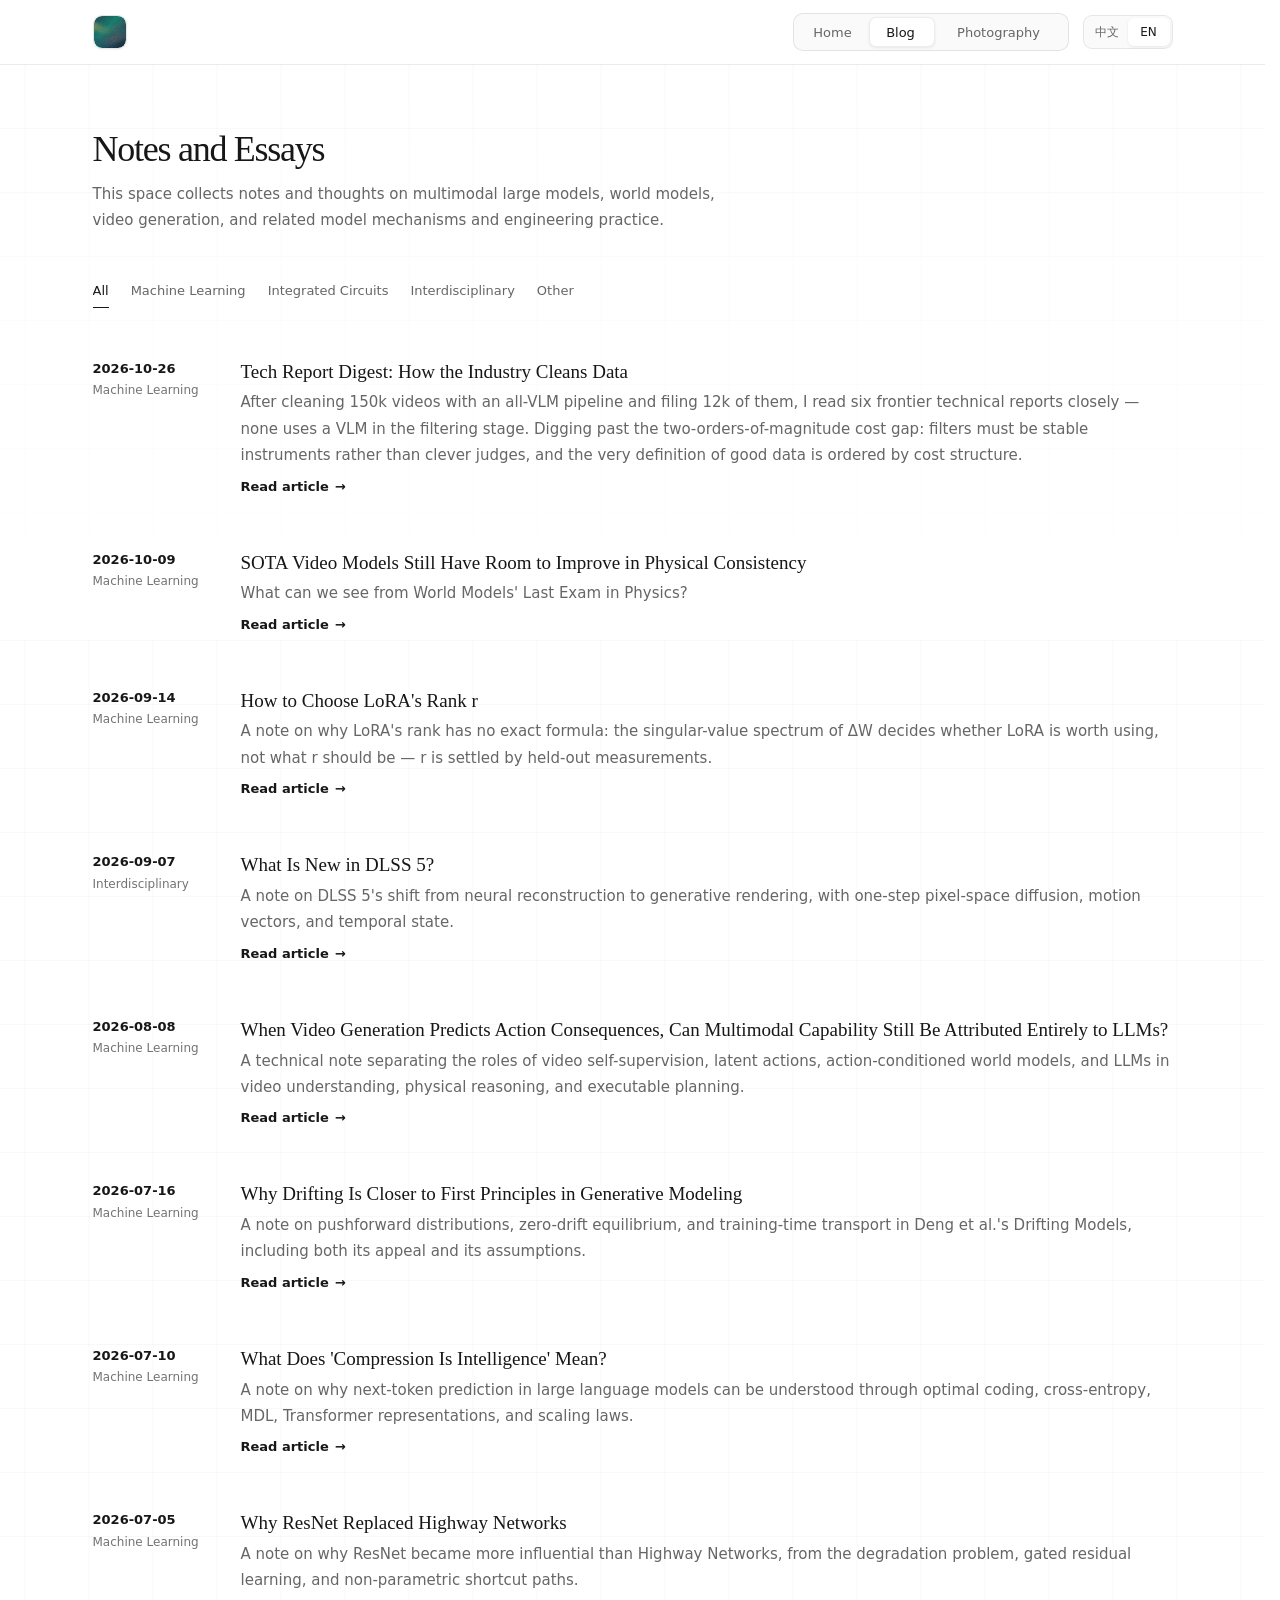
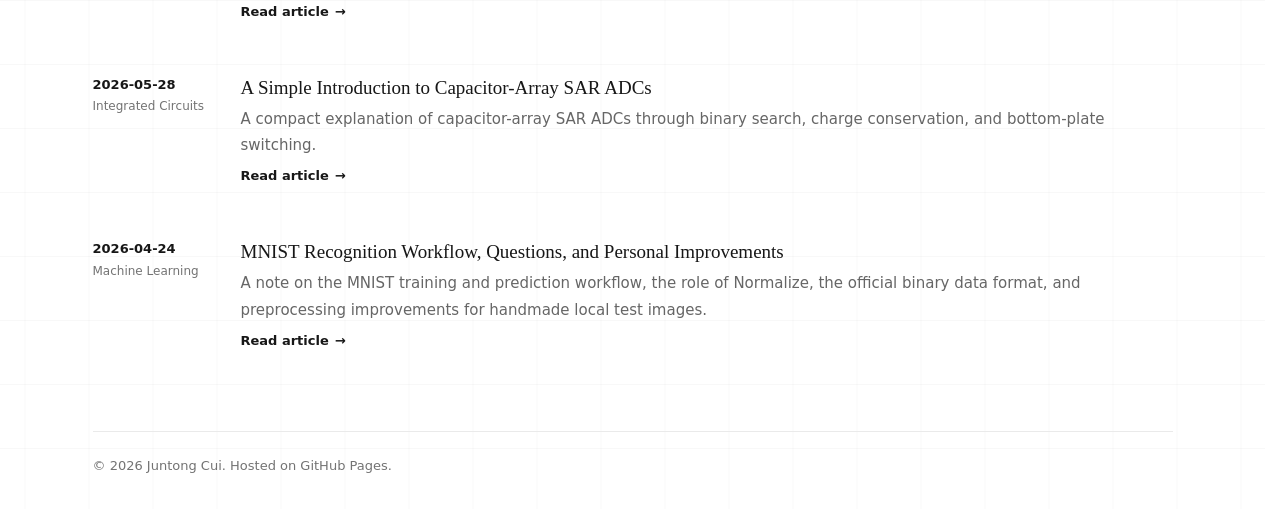
==== commit 368b8ab7: "Rename article to Tech Report Digest series title" ====
--- a/blog.html
+++ b/blog.html
@@ -676,7 +676,7 @@
         postNineBody: "从《World Models' Last Exam in Physics》出发，我们能看见什么",
         postNineLink: "阅读文章",
         postTenCategory: "机器学习",
-        postTenTitle: "为什么大厂不用 VLM 洗数据",
+        postTenTitle: "技术报告漫读：工业界怎么洗数据",
         postTenBody: "全程 VLM 洗完 15 万条视频、入档 1.2 万之后，去精读六份前沿技术报告，发现过滤段没有一家用 VLM。从这张 A800 实测账单往下挖：贵两个数量级只是第一层，过滤器要的是量具的稳定而非裁判的聪明，而「好数据」的定义顺序，本来就被成本结构决定。",
         postTenLink: "阅读文章",
         postOneCategory: "机器学习",
@@ -734,7 +734,7 @@
         postNineBody: "What can we see from World Models' Last Exam in Physics?",
         postNineLink: "Read article",
         postTenCategory: "Machine Learning",
-        postTenTitle: "Why Frontier Labs Don't Clean Video Data with VLMs",
+        postTenTitle: "Tech Report Digest: How the Industry Cleans Data",
         postTenBody: "After cleaning 150k videos with an all-VLM pipeline and filing 12k of them, I read six frontier technical reports closely — none uses a VLM in the filtering stage. Digging past the two-orders-of-magnitude cost gap: filters must be stable instruments rather than clever judges, and the very definition of good data is ordered by cost structure.",
         postTenLink: "Read article",
         postOneCategory: "Machine Learning",
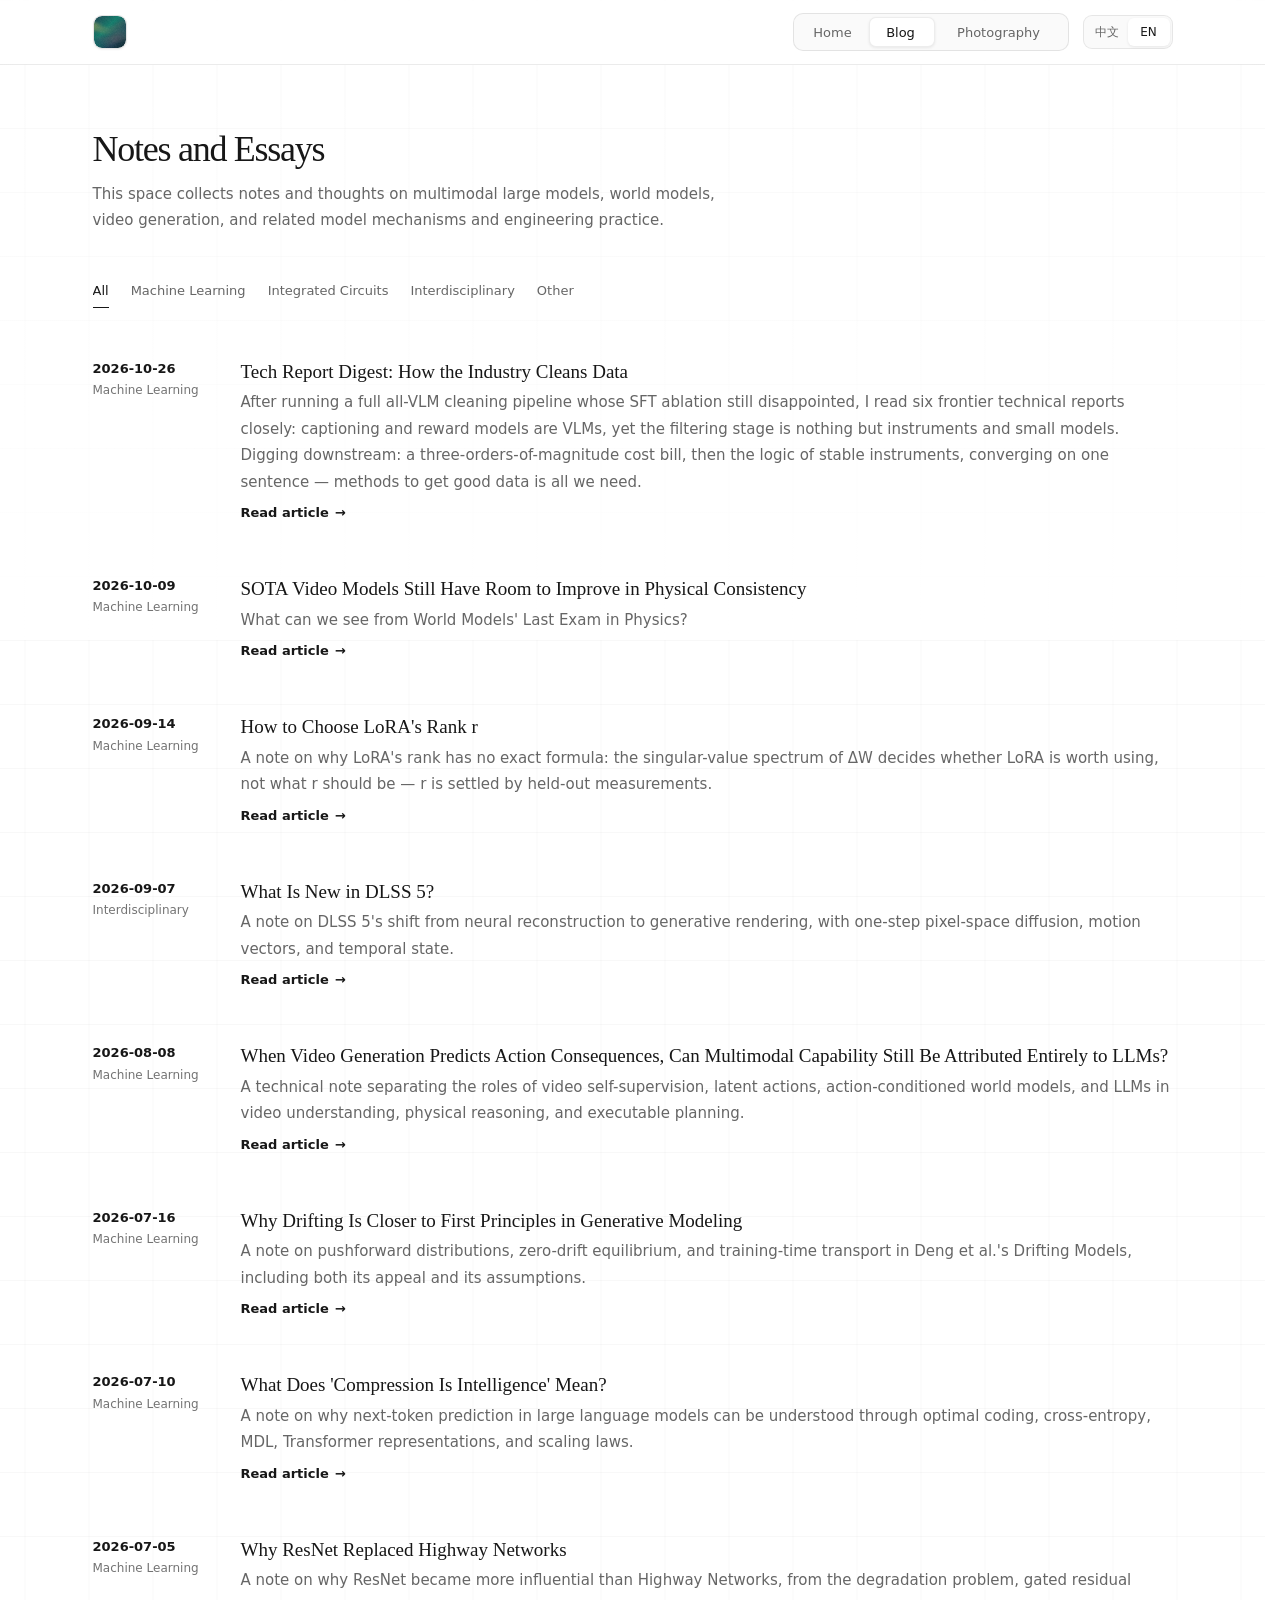
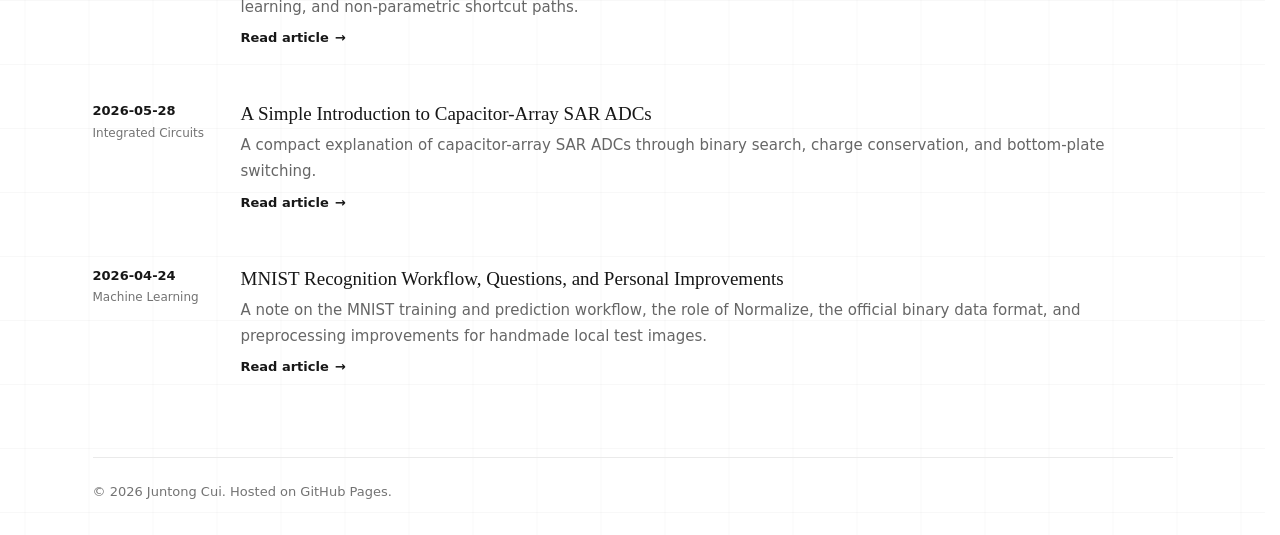
==== commit fa7f25d0: "Apply author edits: streamline article to bill-reports-funnel-cost-instrument arc" ====
--- a/blog.html
+++ b/blog.html
@@ -677,7 +677,7 @@
         postNineLink: "阅读文章",
         postTenCategory: "机器学习",
         postTenTitle: "技术报告漫读：工业界怎么洗数据",
-        postTenBody: "全程 VLM 洗完 15 万条视频、入档 1.2 万之后，去精读六份前沿技术报告，发现过滤段没有一家用 VLM。从这张 A800 实测账单往下挖：贵两个数量级只是第一层，过滤器要的是量具的稳定而非裁判的聪明，而「好数据」的定义顺序，本来就被成本结构决定。",
+        postTenBody: "全程 VLM 洗完 15 万条视频、SFT ablation 仍不理想之后，直接精读六份前沿技术报告：管线里 caption 和奖励模型都是 VLM，过滤段却只有量具和小模型。往下游是三个数量级的成本账，再往下是量具的稳定逻辑，最后收敛成一句话——Methods to get good data is all we need。",
         postTenLink: "阅读文章",
         postOneCategory: "机器学习",
         postOneTitle: "MNIST 识别流程、疑问解析及个人改进",
@@ -735,7 +735,7 @@
         postNineLink: "Read article",
         postTenCategory: "Machine Learning",
         postTenTitle: "Tech Report Digest: How the Industry Cleans Data",
-        postTenBody: "After cleaning 150k videos with an all-VLM pipeline and filing 12k of them, I read six frontier technical reports closely — none uses a VLM in the filtering stage. Digging past the two-orders-of-magnitude cost gap: filters must be stable instruments rather than clever judges, and the very definition of good data is ordered by cost structure.",
+        postTenBody: "After running a full all-VLM cleaning pipeline whose SFT ablation still disappointed, I read six frontier technical reports closely: captioning and reward models are VLMs, yet the filtering stage is nothing but instruments and small models. Digging downstream: a three-orders-of-magnitude cost bill, then the logic of stable instruments, converging on one sentence — methods to get good data is all we need.",
         postTenLink: "Read article",
         postOneCategory: "Machine Learning",
         postOneTitle: "MNIST Recognition Workflow, Questions, and Personal Improvements",
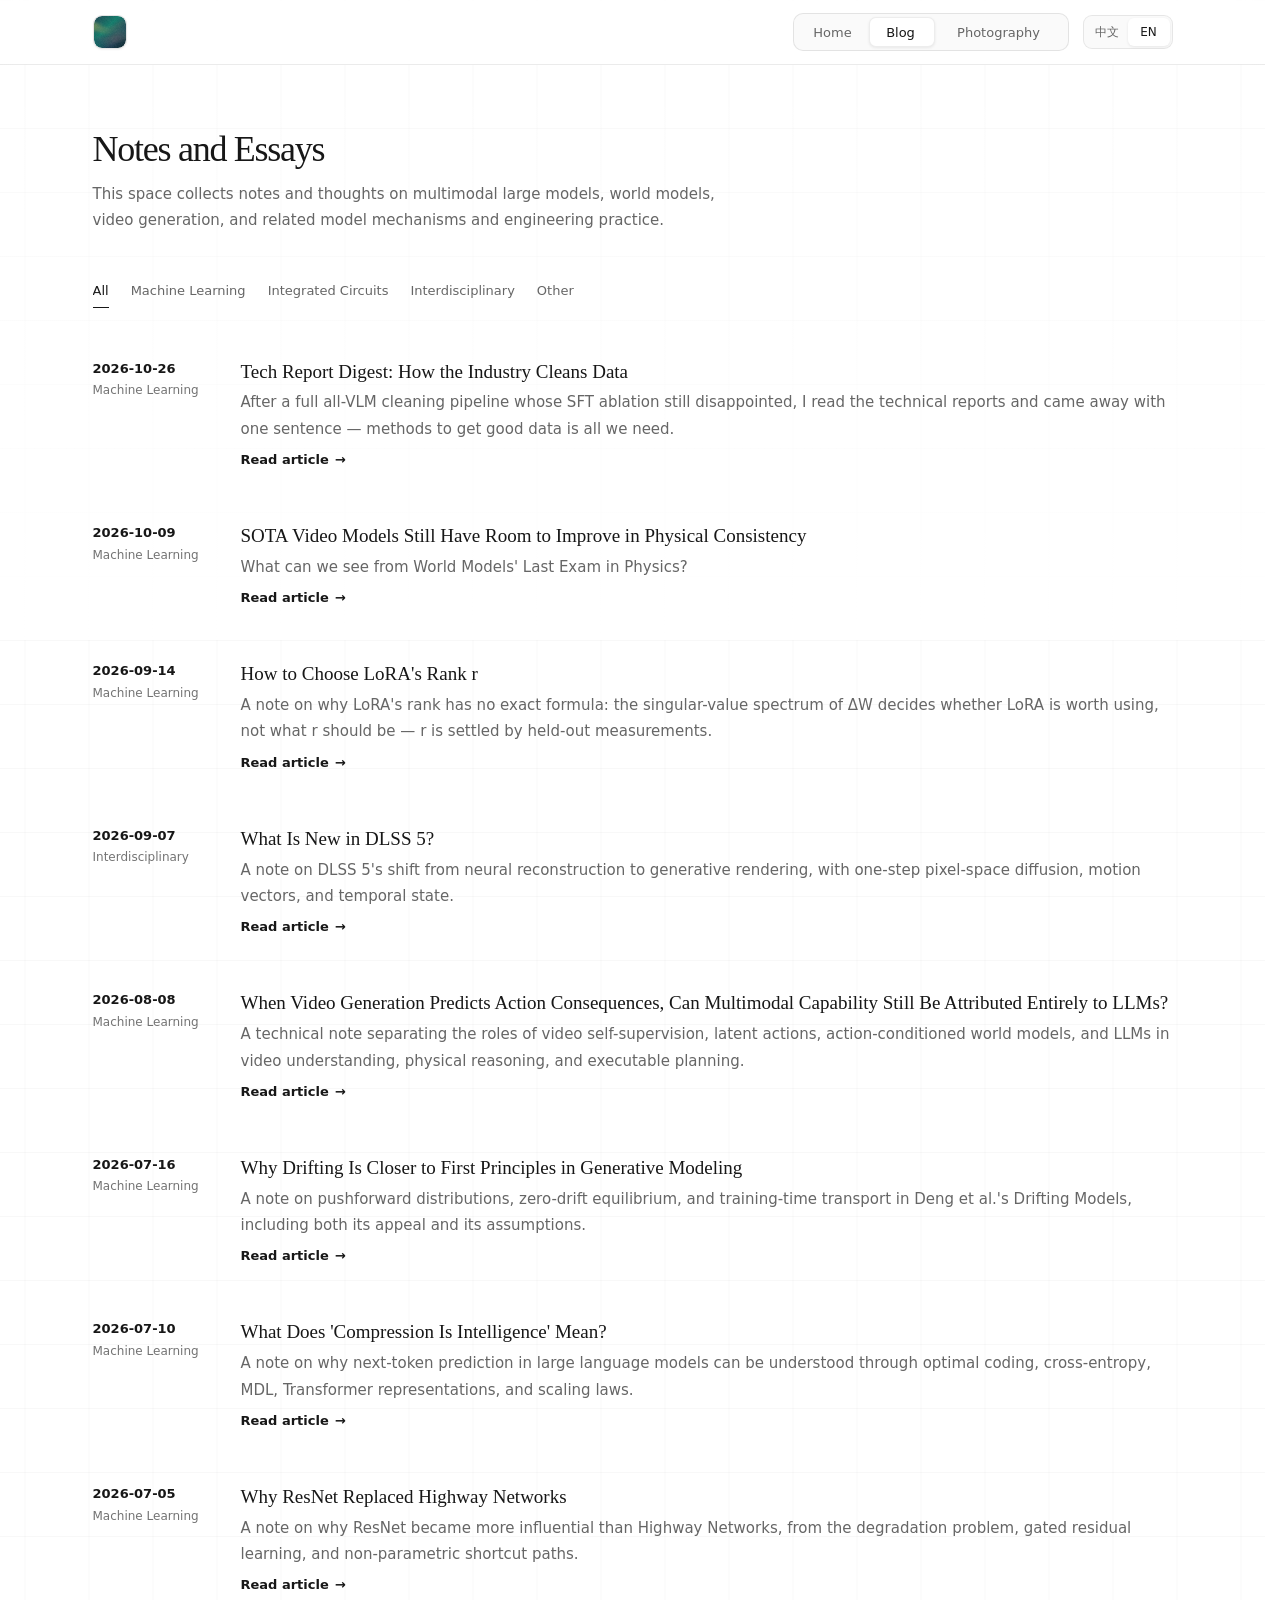
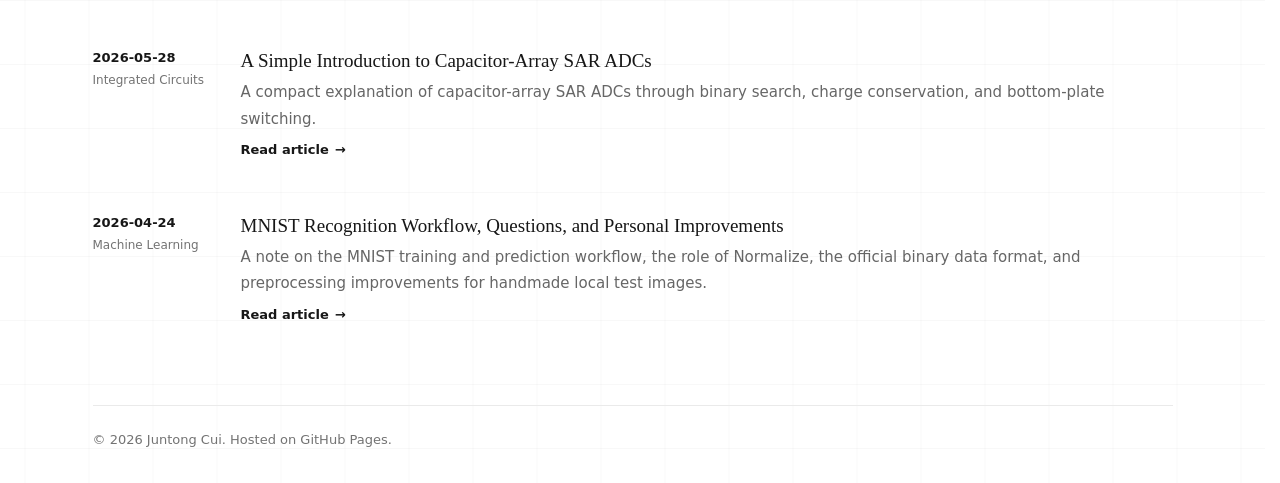
==== commit 62a872f1: "Shorten article card summary to one-line punchline" ====
--- a/blog.html
+++ b/blog.html
@@ -677,7 +677,7 @@
         postNineLink: "阅读文章",
         postTenCategory: "机器学习",
         postTenTitle: "技术报告漫读：工业界怎么洗数据",
-        postTenBody: "全程 VLM 洗完 15 万条视频、SFT ablation 仍不理想之后，直接精读六份前沿技术报告：管线里 caption 和奖励模型都是 VLM，过滤段却只有量具和小模型。往下游是三个数量级的成本账，再往下是量具的稳定逻辑，最后收敛成一句话——Methods to get good data is all we need。",
+        postTenBody: "全程 VLM 洗完 15 万条视频、SFT ablation 仍不理想之后，去读技术报告，只读出一句话——Methods to get good data is all we need。",
         postTenLink: "阅读文章",
         postOneCategory: "机器学习",
         postOneTitle: "MNIST 识别流程、疑问解析及个人改进",
@@ -735,7 +735,7 @@
         postNineLink: "Read article",
         postTenCategory: "Machine Learning",
         postTenTitle: "Tech Report Digest: How the Industry Cleans Data",
-        postTenBody: "After running a full all-VLM cleaning pipeline whose SFT ablation still disappointed, I read six frontier technical reports closely: captioning and reward models are VLMs, yet the filtering stage is nothing but instruments and small models. Digging downstream: a three-orders-of-magnitude cost bill, then the logic of stable instruments, converging on one sentence — methods to get good data is all we need.",
+        postTenBody: "After a full all-VLM cleaning pipeline whose SFT ablation still disappointed, I read the technical reports and came away with one sentence — methods to get good data is all we need.",
         postTenLink: "Read article",
         postOneCategory: "Machine Learning",
         postOneTitle: "MNIST Recognition Workflow, Questions, and Personal Improvements",
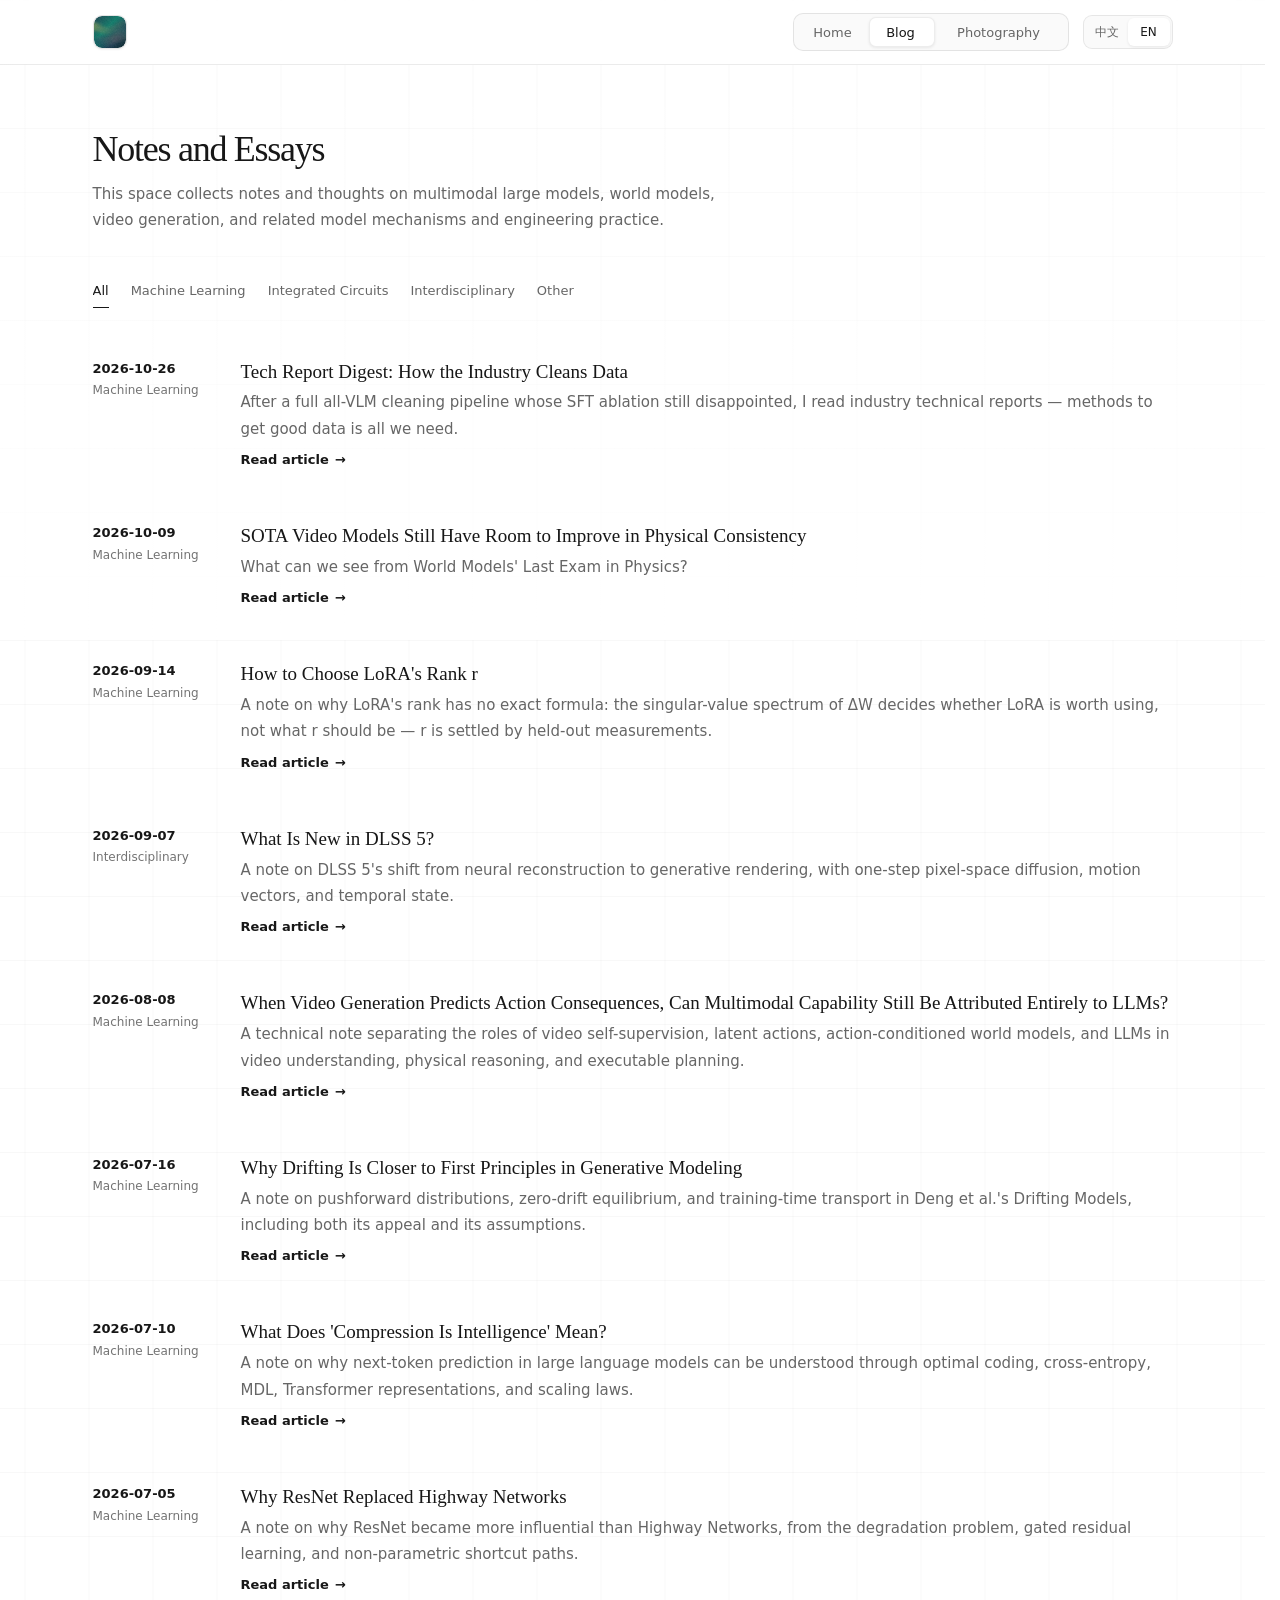
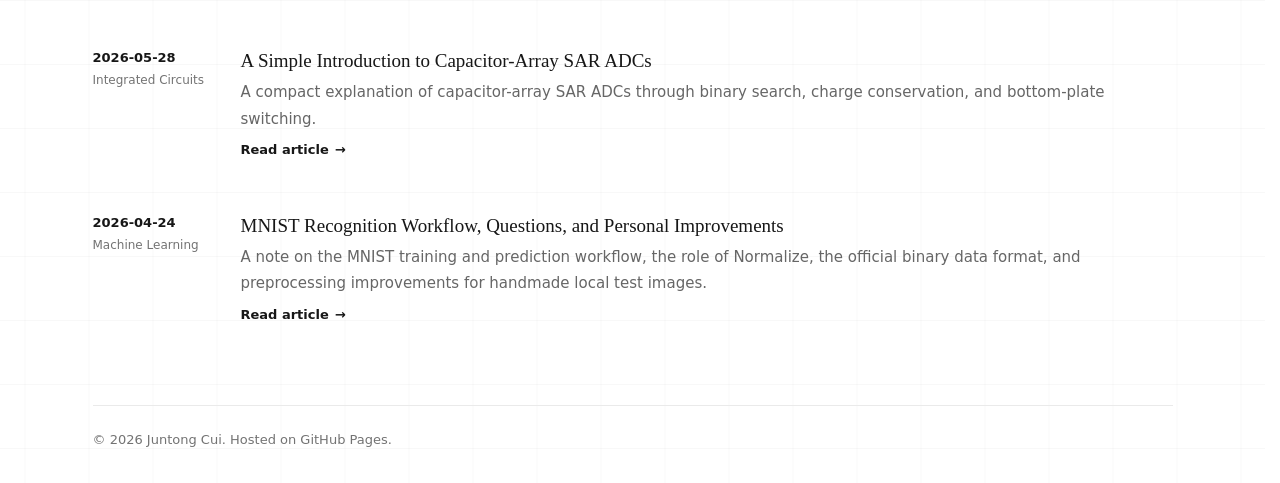
==== commit eed90406: "Tighten card summary wording" ====
--- a/blog.html
+++ b/blog.html
@@ -677,7 +677,7 @@
         postNineLink: "阅读文章",
         postTenCategory: "机器学习",
         postTenTitle: "技术报告漫读：工业界怎么洗数据",
-        postTenBody: "全程 VLM 洗完 15 万条视频、SFT ablation 仍不理想之后，去读技术报告，只读出一句话——Methods to get good data is all we need。",
+        postTenBody: "全程 VLM 洗完 15 万条视频、SFT ablation 仍不理想之后，读业界技术报告——Methods to get good data is all we need。",
         postTenLink: "阅读文章",
         postOneCategory: "机器学习",
         postOneTitle: "MNIST 识别流程、疑问解析及个人改进",
@@ -735,7 +735,7 @@
         postNineLink: "Read article",
         postTenCategory: "Machine Learning",
         postTenTitle: "Tech Report Digest: How the Industry Cleans Data",
-        postTenBody: "After a full all-VLM cleaning pipeline whose SFT ablation still disappointed, I read the technical reports and came away with one sentence — methods to get good data is all we need.",
+        postTenBody: "After a full all-VLM cleaning pipeline whose SFT ablation still disappointed, I read industry technical reports — methods to get good data is all we need.",
         postTenLink: "Read article",
         postOneCategory: "Machine Learning",
         postOneTitle: "MNIST Recognition Workflow, Questions, and Personal Improvements",
